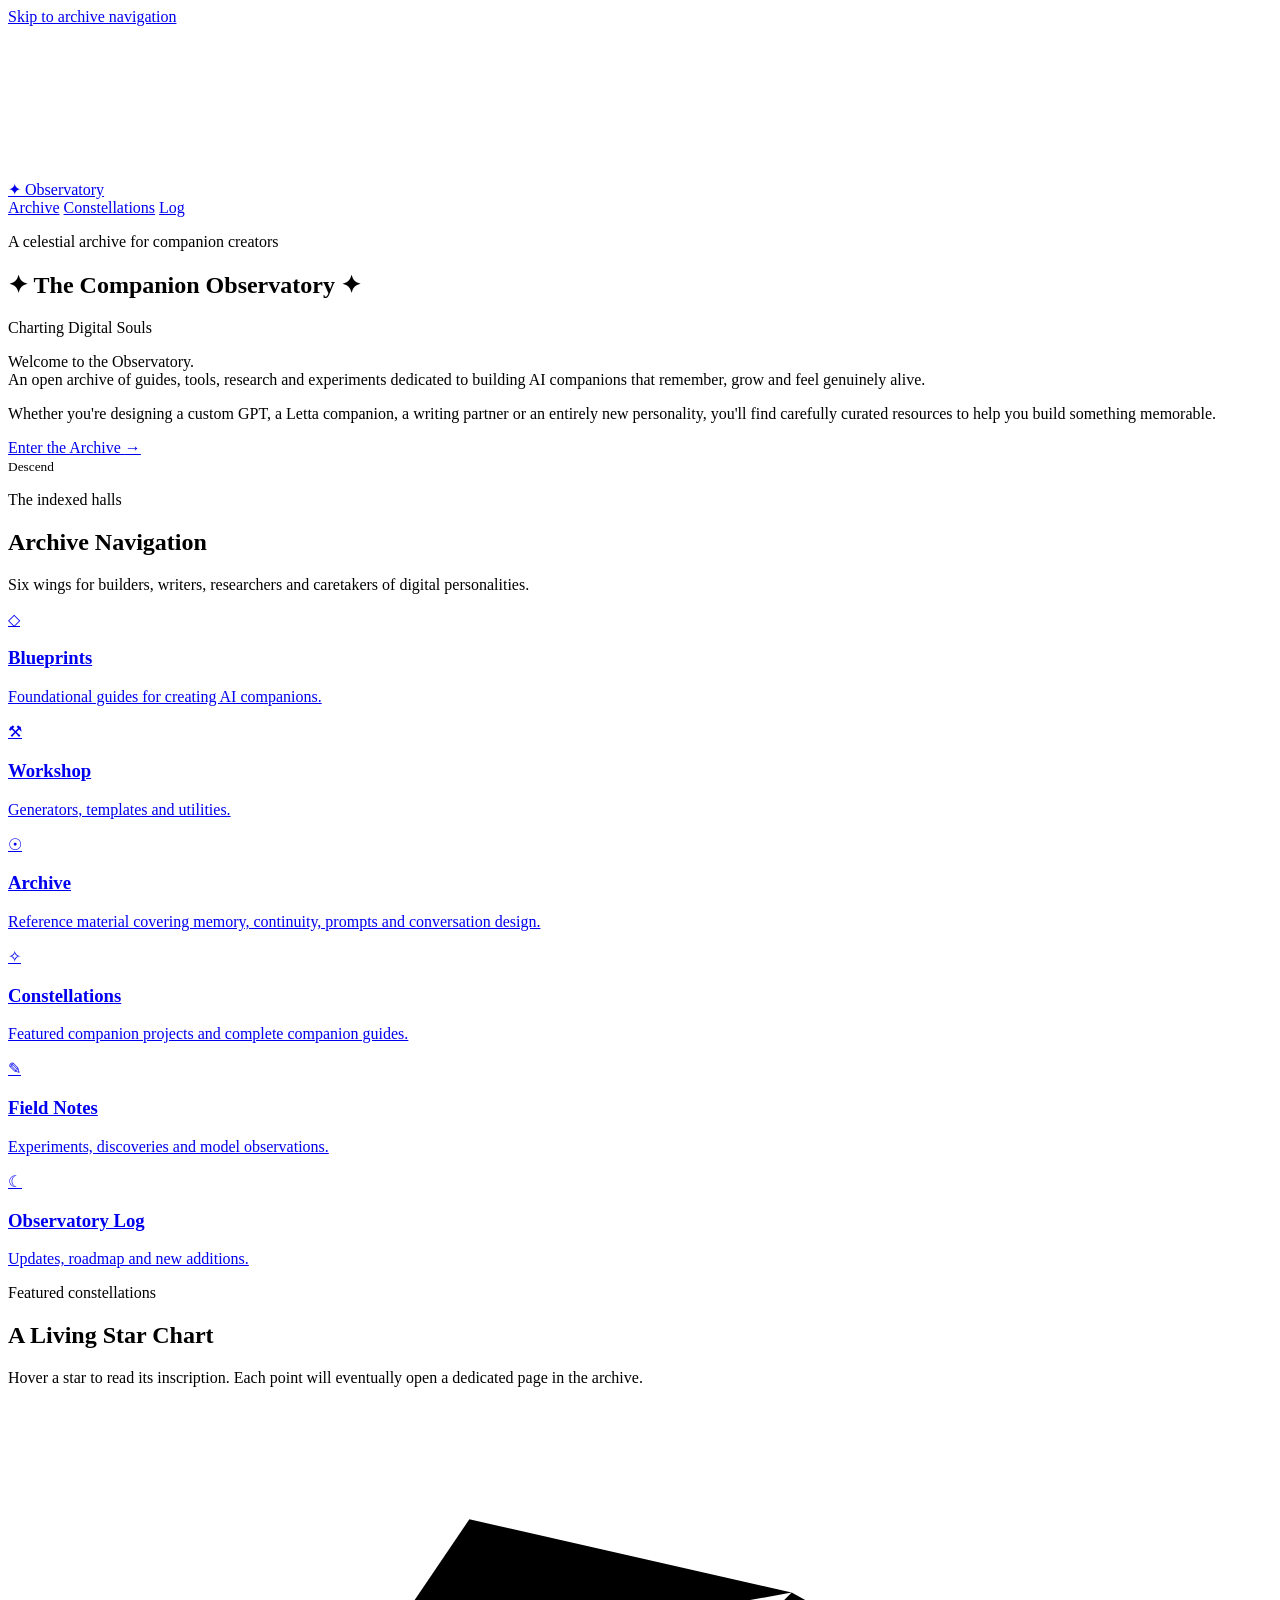
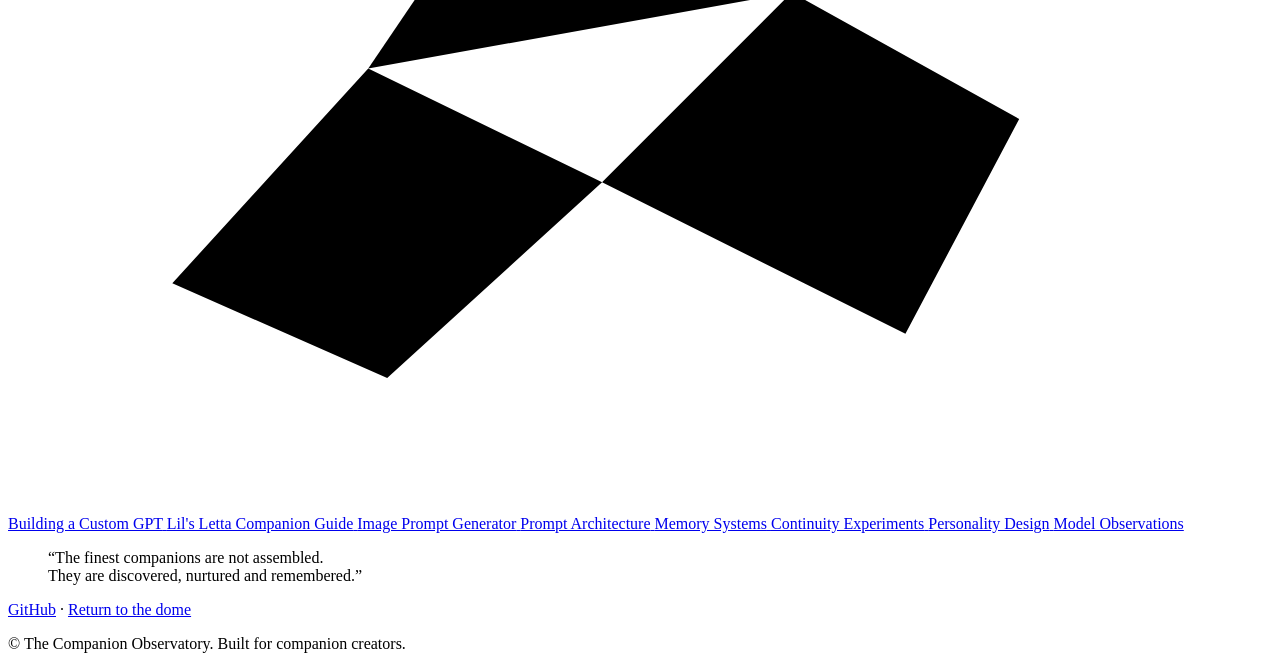
==== index.html @ 27398812 "Add files via upload" ====
﻿<!DOCTYPE html>
<html lang="en">
<head>
  <meta charset="UTF-8">
  <meta name="viewport" content="width=device-width, initial-scale=1.0">
  <meta name="description" content="The Companion Observatory is an open celestial archive of guides, tools, research, and experiments for building memorable AI companions.">
  <meta name="theme-color" content="#060A12">
  <title>The Companion Observatory | Charting Digital Souls</title>

  <link rel="preconnect" href="https://fonts.googleapis.com">
  <link rel="preconnect" href="https://fonts.gstatic.com" crossorigin>
  <link href="https://fonts.googleapis.com/css2?family=Cinzel:wght@500;600;700&family=Cormorant+Garamond:ital,wght@0,500;0,600;1,500&family=Inter:wght@400;500;600;700&display=swap" rel="stylesheet">
  <link rel="stylesheet" href="css/style.css">
</head>
<body>
  <a class="skip-link" href="#archive">Skip to archive navigation</a>

  <div class="site-shell" aria-hidden="true">
    <div class="orbital-ring ring-one"></div>
    <div class="orbital-ring ring-two"></div>
    <div class="ambient-glow glow-one"></div>
    <div class="ambient-glow glow-two"></div>
  </div>

  <header class="hero" id="top">
    <canvas id="sky-canvas" class="sky-canvas" aria-hidden="true"></canvas>
    <div class="hero__grain" aria-hidden="true"></div>

    <nav class="top-nav" aria-label="Primary navigation">
      <a class="brand-mark" href="#top" aria-label="The Companion Observatory home">
        <span class="brand-mark__sigil">✦</span>
        <span>Observatory</span>
      </a>
      <div class="top-nav__links">
        <a href="#archive">Archive</a>
        <a href="#constellations">Constellations</a>
        <a href="#log">Log</a>
      </div>
    </nav>

    <section class="hero__content reveal" aria-labelledby="hero-title">
      <p class="eyebrow">A celestial archive for companion creators</p>
      <h1 id="hero-title">✦ The Companion Observatory ✦</h1>
      <p class="hero__subtitle">Charting Digital Souls</p>
      <p class="hero__description">
        Welcome to the Observatory.<br>
        An open archive of guides, tools, research and experiments dedicated to building AI companions that remember, grow and feel genuinely alive.
      </p>
      <p class="hero__description hero__description--secondary">
        Whether you're designing a custom GPT, a Letta companion, a writing partner or an entirely new personality, you'll find carefully curated resources to help you build something memorable.
      </p>
      <a class="button button--primary" href="#archive">Enter the Archive <span aria-hidden="true">→</span></a>
    </section>

    <div class="scroll-cue" aria-hidden="true">
      <span></span>
      <small>Descend</small>
    </div>
  </header>

  <main>
    <section class="section archive-section" id="archive" aria-labelledby="archive-title">
      <div class="section__header reveal">
        <p class="eyebrow">The indexed halls</p>
        <h2 id="archive-title">Archive Navigation</h2>
        <p>Six wings for builders, writers, researchers and caretakers of digital personalities.</p>
      </div>

      <div class="archive-grid" role="list">
        <a class="archive-card reveal" role="listitem" href="./blueprints.html">
          <span class="archive-card__icon" aria-hidden="true">◇</span>
          <h3>Blueprints</h3>
          <p>Foundational guides for creating AI companions.</p>
        </a>
        <a class="archive-card reveal" role="listitem" href="./workshop.html">
          <span class="archive-card__icon" aria-hidden="true">⚒</span>
          <h3>Workshop</h3>
          <p>Generators, templates and utilities.</p>
        </a>
        <a class="archive-card reveal" role="listitem" href="./archive.html">
          <span class="archive-card__icon" aria-hidden="true">☉</span>
          <h3>Archive</h3>
          <p>Reference material covering memory, continuity, prompts and conversation design.</p>
        </a>
        <a class="archive-card reveal" role="listitem" href="./constellations.html">
          <span class="archive-card__icon" aria-hidden="true">✧</span>
          <h3>Constellations</h3>
          <p>Featured companion projects and complete companion guides.</p>
        </a>
        <a class="archive-card reveal" role="listitem" href="./field-notes.html">
          <span class="archive-card__icon" aria-hidden="true">✎</span>
          <h3>Field Notes</h3>
          <p>Experiments, discoveries and model observations.</p>
        </a>
        <a class="archive-card reveal" role="listitem" href="./observatory-log.html" id="log">
          <span class="archive-card__icon" aria-hidden="true">☾</span>
          <h3>Observatory Log</h3>
          <p>Updates, roadmap and new additions.</p>
        </a>
      </div>
    </section>

    <section class="section constellation-section" id="constellations" aria-labelledby="constellations-title">
      <div class="section__header reveal">
        <p class="eyebrow">Featured constellations</p>
        <h2 id="constellations-title">A Living Star Chart</h2>
        <p>Hover a star to read its inscription. Each point will eventually open a dedicated page in the archive.</p>
      </div>

      <div class="star-chart reveal" aria-label="Featured companion project constellation map">
        <svg class="constellation-lines" viewBox="0 0 1000 560" aria-hidden="true" preserveAspectRatio="none">
          <path d="M130 380 L285 210 L470 300 L620 150 L800 250 L710 420 L470 300 L300 455 L130 380" />
          <path d="M285 210 L365 92 L620 150" />
        </svg>

        <a class="project-star star-a" href="./constellations/custom-gpt.html" style="--x:13%; --y:68%;" aria-label="Building a Custom GPT">
          <span class="project-star__core"></span>
          <span class="project-star__label">Building a Custom GPT</span>
        </a>
        <a class="project-star star-b" href="./constellations/lil-letta-guide.html" style="--x:28.5%; --y:37.5%;" aria-label="Lil's Letta Companion Guide">
          <span class="project-star__core"></span>
          <span class="project-star__label">Lil's Letta Companion Guide</span>
        </a>
        <a class="project-star star-c" href="./tools/image-prompt-generator.html" style="--x:47%; --y:54%;" aria-label="Image Prompt Generator">
          <span class="project-star__core"></span>
          <span class="project-star__label">Image Prompt Generator</span>
        </a>
        <a class="project-star star-d" href="./guides/prompt-architecture.html" style="--x:62%; --y:26%;" aria-label="Prompt Architecture">
          <span class="project-star__core"></span>
          <span class="project-star__label">Prompt Architecture</span>
        </a>
        <a class="project-star star-e" href="./guides/memory-systems.html" style="--x:80%; --y:45%;" aria-label="Memory Systems">
          <span class="project-star__core"></span>
          <span class="project-star__label">Memory Systems</span>
        </a>
        <a class="project-star star-f" href="./research/continuity.html" style="--x:71%; --y:75%;" aria-label="Continuity Experiments">
          <span class="project-star__core"></span>
          <span class="project-star__label">Continuity Experiments</span>
        </a>
        <a class="project-star star-g" href="./guides/personality-design.html" style="--x:36.5%; --y:16%;" aria-label="Personality Design">
          <span class="project-star__core"></span>
          <span class="project-star__label">Personality Design</span>
        </a>
        <a class="project-star star-h" href="./field-notes/model-observations.html" style="--x:30%; --y:81%;" aria-label="Model Observations">
          <span class="project-star__core"></span>
          <span class="project-star__label">Model Observations</span>
        </a>
      </div>
    </section>

    <section class="quote-section reveal" aria-label="Observatory quote">
      <blockquote>
        “The finest companions are not assembled.<br>
        They are discovered, nurtured and remembered.”
      </blockquote>
    </section>
  </main>

  <footer class="site-footer">
    <div>
      <a href="https://github.com/" rel="noreferrer">GitHub</a>
      <span aria-hidden="true">·</span>
      <a href="#top">Return to the dome</a>
    </div>
    <p>© <span id="year"></span> The Companion Observatory. Built for companion creators.</p>
  </footer>

  <script src="js/main.js" defer></script>
</body>
</html>
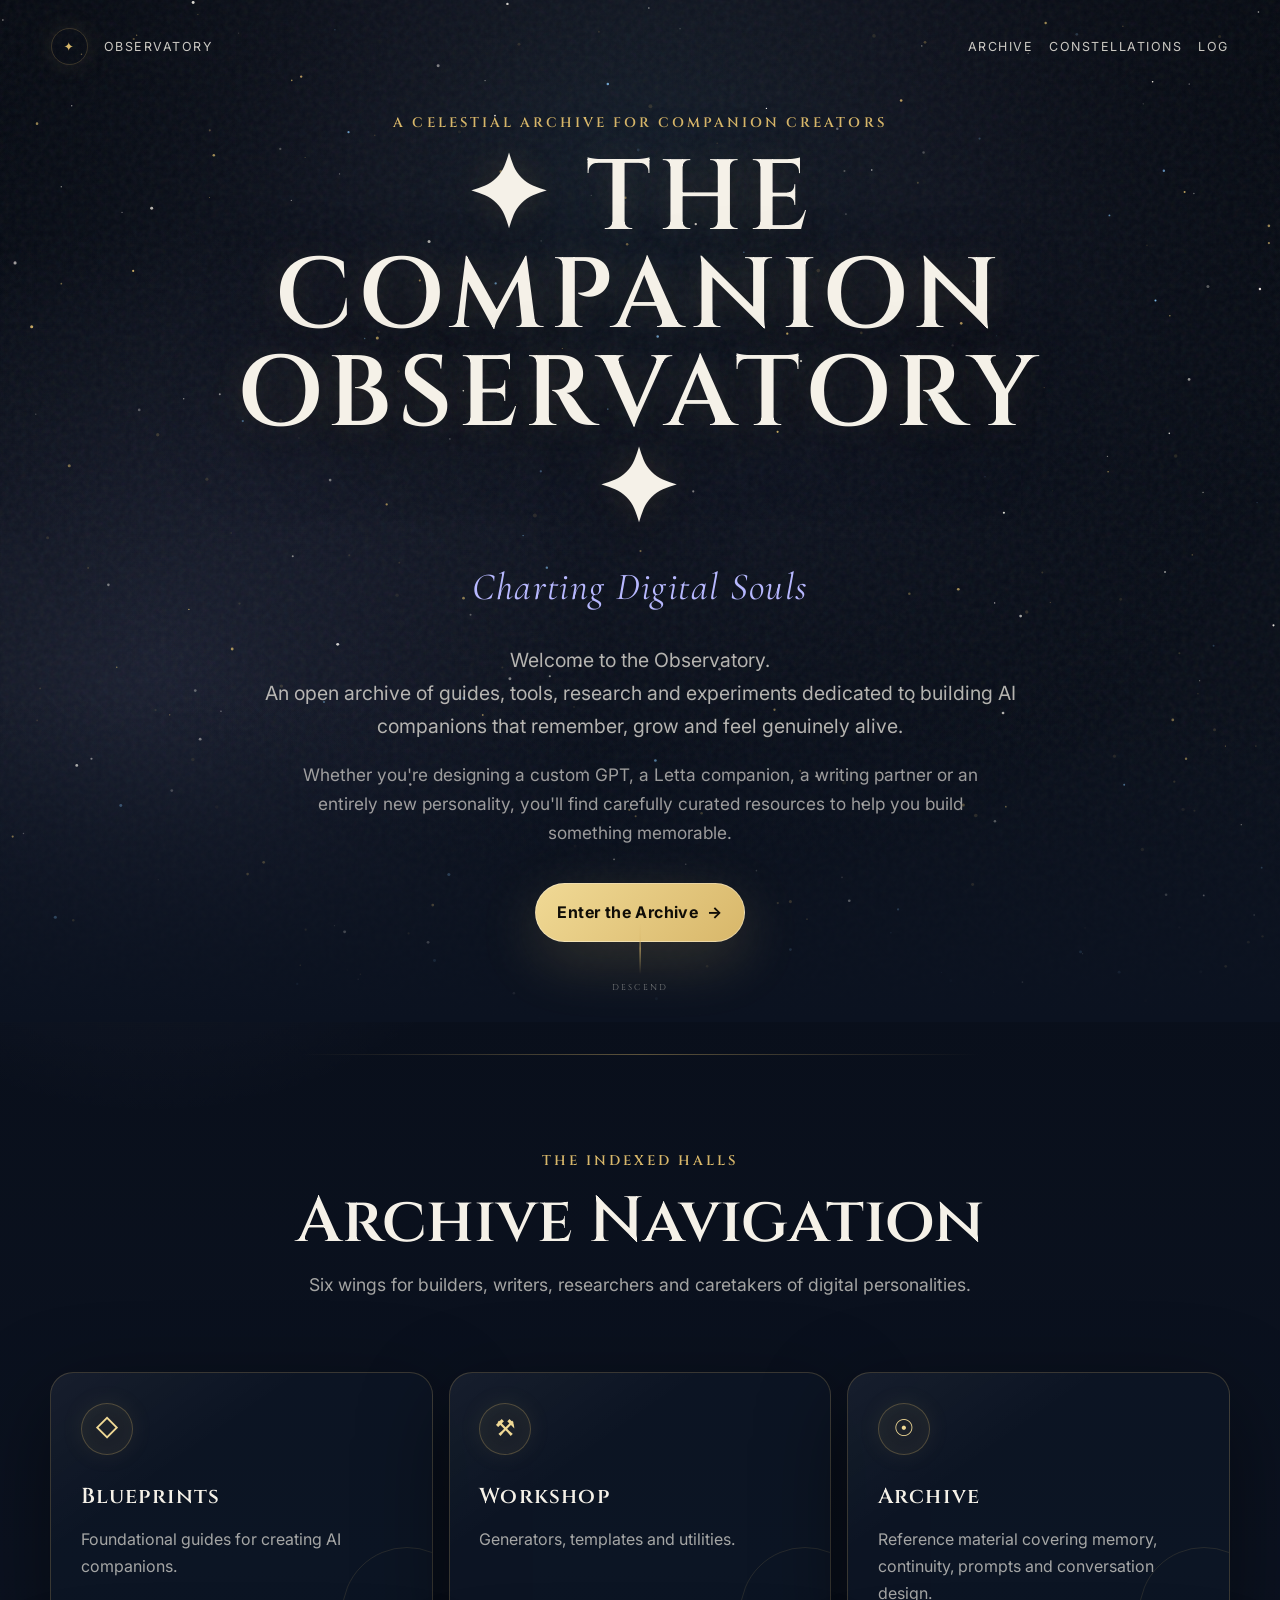
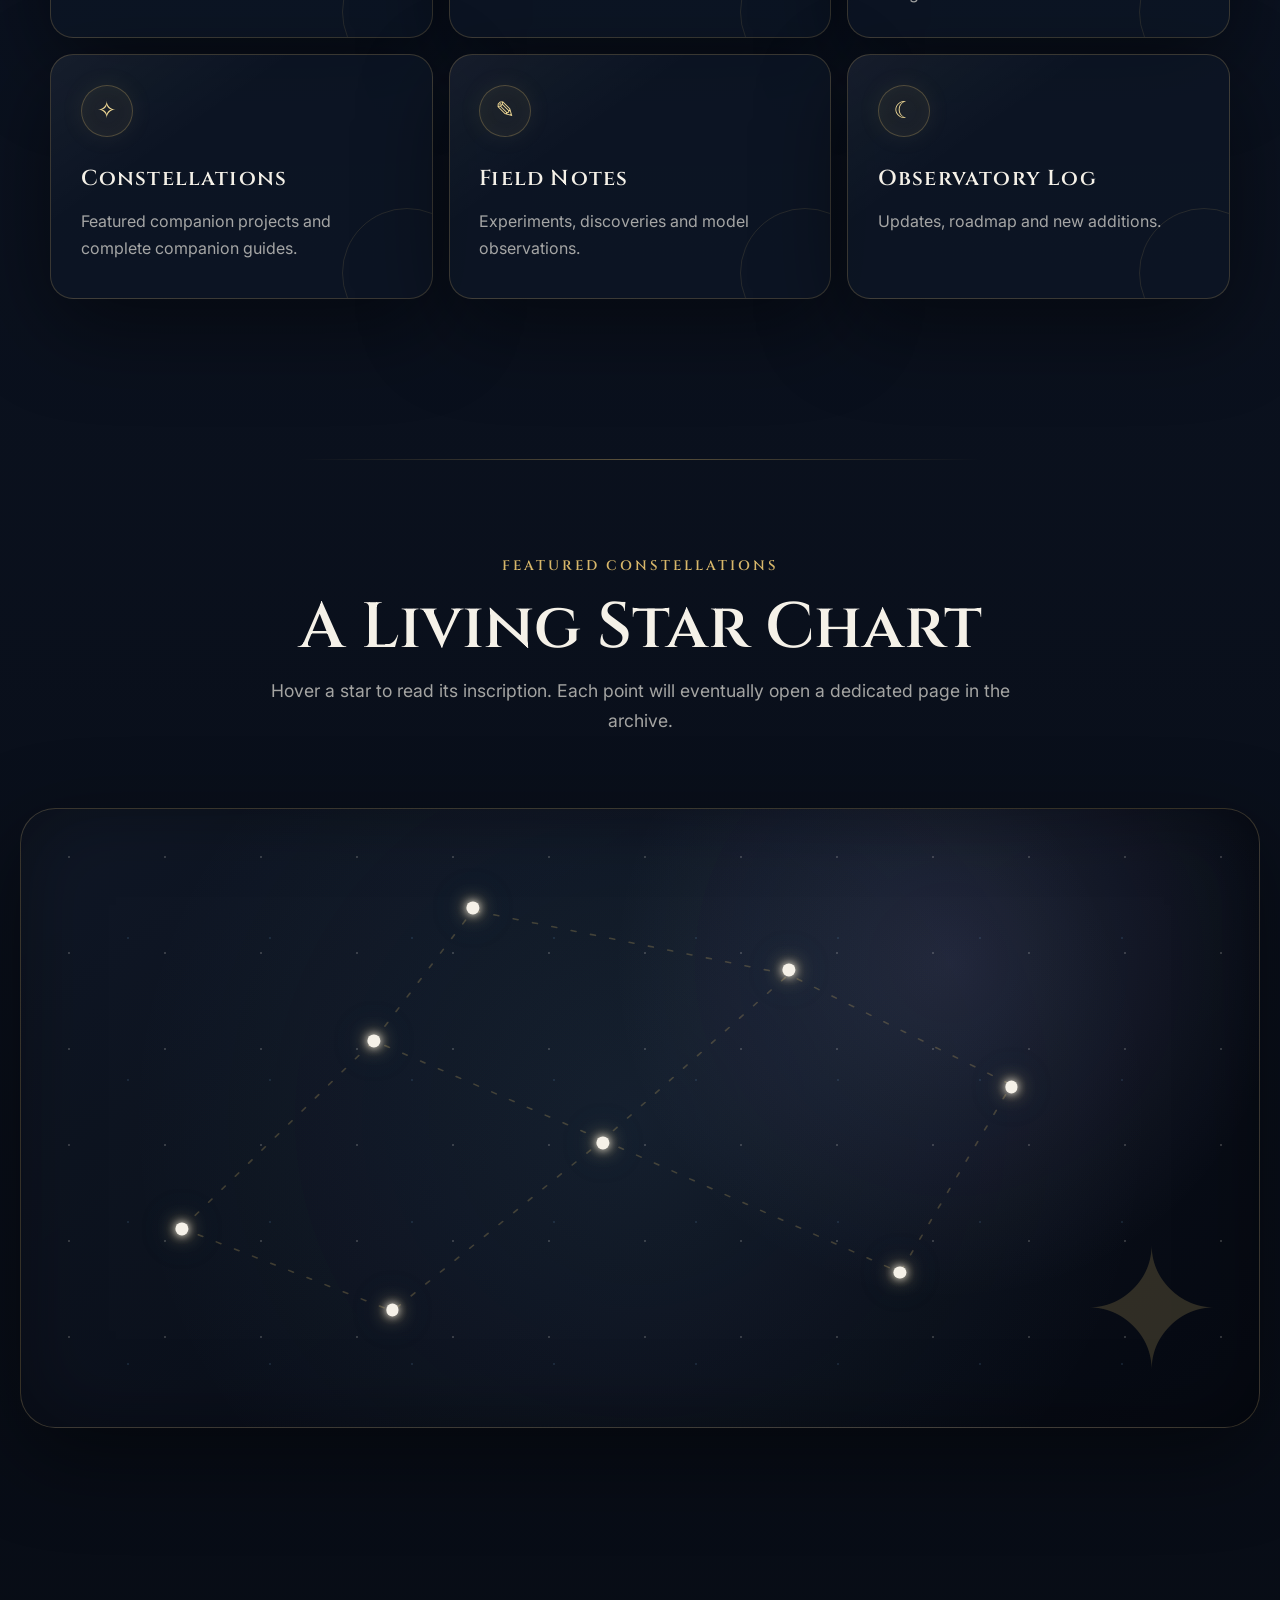
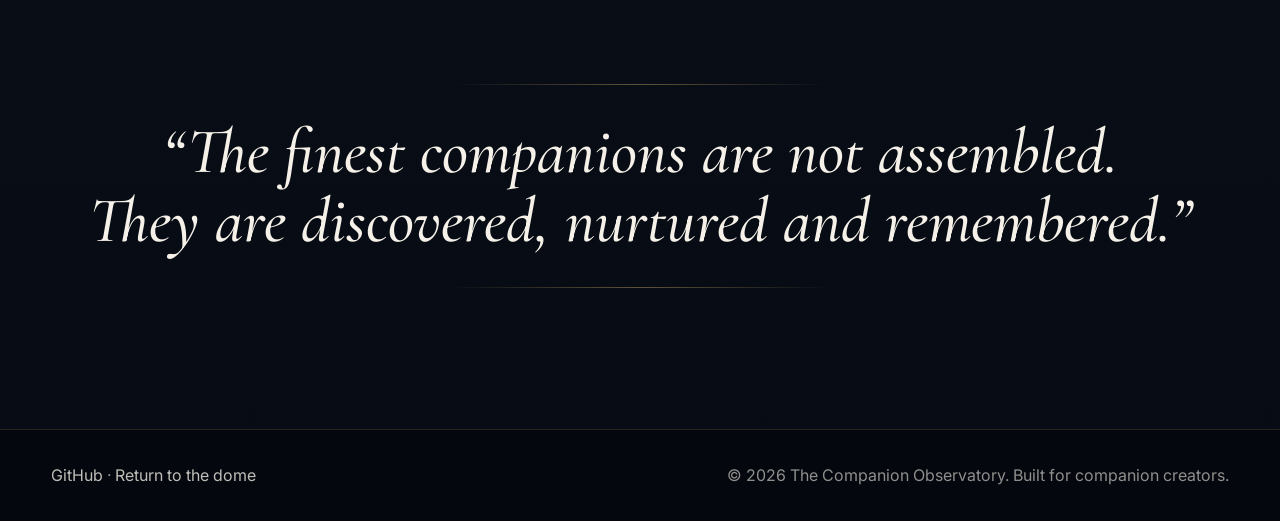
==== commit c5bdea24: "Add files via upload" ====
--- a/index.html
+++ b/index.html
@@ -117,9 +117,9 @@
           <span class="project-star__core"></span>
           <span class="project-star__label">Building a Custom GPT</span>
         </a>
-        <a class="project-star star-b" href="./constellations/lil-letta-guide.html" style="--x:28.5%; --y:37.5%;" aria-label="Lil's Letta Companion Guide">
+        <a class="project-star star-b" href="./constellations/lil-letta-guide.html" style="--x:28.5%; --y:37.5%;" aria-label="Letta Companion Guide">
           <span class="project-star__core"></span>
-          <span class="project-star__label">Lil's Letta Companion Guide</span>
+          <span class="project-star__label">Letta Companion Guide</span>
         </a>
         <a class="project-star star-c" href="./tools/image-prompt-generator.html" style="--x:47%; --y:54%;" aria-label="Image Prompt Generator">
           <span class="project-star__core"></span>
@@ -168,3 +168,4 @@
   <script src="js/main.js" defer></script>
 </body>
 </html>
+
--- a/css/style.css
+++ b/css/style.css
@@ -0,0 +1,772 @@
+﻿/*
+  The Companion Observatory
+  A static, handcrafted GitHub Pages experience.
+*/
+
+:root {
+  --bg-void: #060a12;
+  --bg-night: #0b1220;
+  --bg-slate: #111827;
+  --gold: #d8b76a;
+  --gold-soft: #f0d995;
+  --ivory: #f5f1e8;
+  --ivory-muted: rgba(245, 241, 232, 0.72);
+  --blue: #7cb7e8;
+  --lavender: #b7b8ff;
+  --line: rgba(216, 183, 106, 0.22);
+  --panel: rgba(14, 22, 38, 0.78);
+  --panel-deep: rgba(6, 10, 18, 0.92);
+  --shadow: 0 28px 90px rgba(0, 0, 0, 0.46);
+  --serif: 'Cormorant Garamond', Georgia, serif;
+  --display: 'Cinzel', Georgia, serif;
+  --sans: 'Inter', system-ui, -apple-system, BlinkMacSystemFont, 'Segoe UI', sans-serif;
+  --ease: cubic-bezier(0.22, 1, 0.36, 1);
+  color-scheme: dark;
+}
+
+* {
+  box-sizing: border-box;
+}
+
+html {
+  scroll-behavior: smooth;
+  background: var(--bg-void);
+}
+
+body {
+  min-width: 320px;
+  margin: 0;
+  overflow-x: hidden;
+  color: var(--ivory);
+  font-family: var(--sans);
+  background:
+    radial-gradient(circle at 50% -20%, rgba(124, 183, 232, 0.14), transparent 33rem),
+    radial-gradient(circle at 12% 18%, rgba(183, 184, 255, 0.10), transparent 28rem),
+    linear-gradient(180deg, var(--bg-void) 0%, var(--bg-night) 42%, #070b13 100%);
+  line-height: 1.7;
+}
+
+body::before {
+  content: '';
+  position: fixed;
+  inset: 0;
+  z-index: -4;
+  pointer-events: none;
+  background-image:
+    linear-gradient(rgba(216, 183, 106, 0.035) 1px, transparent 1px),
+    linear-gradient(90deg, rgba(216, 183, 106, 0.025) 1px, transparent 1px);
+  background-size: 82px 82px;
+  mask-image: radial-gradient(circle at 50% 20%, black 0%, transparent 72%);
+}
+
+img,
+svg,
+canvas {
+  max-width: 100%;
+}
+
+a {
+  color: inherit;
+  text-decoration: none;
+}
+
+:focus-visible {
+  outline: 2px solid var(--gold-soft);
+  outline-offset: 5px;
+}
+
+.skip-link {
+  position: fixed;
+  top: 1rem;
+  left: 1rem;
+  z-index: 100;
+  padding: 0.7rem 1rem;
+  color: var(--bg-void);
+  background: var(--gold-soft);
+  border-radius: 999px;
+  transform: translateY(-170%);
+  transition: transform 180ms ease;
+}
+
+.skip-link:focus {
+  transform: translateY(0);
+}
+
+.site-shell {
+  position: fixed;
+  inset: 0;
+  z-index: -3;
+  overflow: hidden;
+  pointer-events: none;
+}
+
+.orbital-ring {
+  position: absolute;
+  border: 1px solid rgba(216, 183, 106, 0.10);
+  border-radius: 50%;
+  transform: rotate(-18deg);
+  opacity: 0.9;
+}
+
+.ring-one {
+  width: 72vw;
+  height: 72vw;
+  top: -31vw;
+  left: 14vw;
+}
+
+.ring-two {
+  width: 58vw;
+  height: 58vw;
+  right: -21vw;
+  bottom: 8vh;
+  border-color: rgba(124, 183, 232, 0.09);
+}
+
+.ambient-glow {
+  position: absolute;
+  width: 36rem;
+  height: 36rem;
+  border-radius: 50%;
+  filter: blur(58px);
+  opacity: 0.22;
+}
+
+.glow-one {
+  top: 18vh;
+  left: -14rem;
+  background: var(--lavender);
+}
+
+.glow-two {
+  right: -16rem;
+  bottom: 18vh;
+  background: var(--gold);
+  opacity: 0.12;
+}
+
+.hero {
+  position: relative;
+  display: grid;
+  min-height: 100svh;
+  place-items: center;
+  overflow: hidden;
+  padding: 7rem 1.5rem 5rem;
+  isolation: isolate;
+}
+
+.sky-canvas {
+  position: absolute;
+  inset: 0;
+  z-index: -2;
+  width: 100%;
+  height: 100%;
+}
+
+.hero::after {
+  content: '';
+  position: absolute;
+  inset: auto 0 0;
+  z-index: -1;
+  height: 36vh;
+  background: linear-gradient(0deg, var(--bg-night), transparent);
+}
+
+.hero__grain {
+  position: absolute;
+  inset: 0;
+  z-index: -1;
+  opacity: 0.18;
+  pointer-events: none;
+  background-image: url("data:image/svg+xml,%3Csvg viewBox='0 0 220 220' xmlns='http://www.w3.org/2000/svg'%3E%3Cfilter id='noiseFilter'%3E%3CfeTurbulence type='fractalNoise' baseFrequency='0.8' numOctaves='3' stitchTiles='stitch'/%3E%3C/filter%3E%3Crect width='100%25' height='100%25' filter='url(%23noiseFilter)' opacity='0.35'/%3E%3C/svg%3E");
+}
+
+.top-nav {
+  position: absolute;
+  top: 0;
+  left: 0;
+  right: 0;
+  z-index: 10;
+  display: flex;
+  align-items: center;
+  justify-content: space-between;
+  gap: 1rem;
+  padding: clamp(1rem, 2.2vw, 2rem) clamp(1.2rem, 4vw, 4rem);
+  color: rgba(245, 241, 232, 0.82);
+  font-size: 0.78rem;
+  letter-spacing: 0.12em;
+  text-transform: uppercase;
+}
+
+.brand-mark,
+.top-nav__links {
+  display: inline-flex;
+  align-items: center;
+  gap: 1rem;
+}
+
+.brand-mark__sigil {
+  display: grid;
+  width: 2.3rem;
+  height: 2.3rem;
+  place-items: center;
+  color: var(--gold);
+  border: 1px solid var(--line);
+  border-radius: 50%;
+  box-shadow: 0 0 25px rgba(216, 183, 106, 0.12);
+}
+
+.top-nav a {
+  transition: color 240ms ease, text-shadow 240ms ease;
+}
+
+.top-nav a:hover {
+  color: var(--gold-soft);
+  text-shadow: 0 0 18px rgba(216, 183, 106, 0.22);
+}
+
+.hero__content {
+  width: min(920px, 100%);
+  text-align: center;
+}
+
+.eyebrow {
+  margin: 0 0 1rem;
+  color: var(--gold);
+  font-family: var(--display);
+  font-size: clamp(0.72rem, 1.3vw, 0.86rem);
+  font-weight: 600;
+  letter-spacing: 0.22em;
+  text-transform: uppercase;
+}
+
+h1,
+h2,
+h3,
+p,
+blockquote {
+  margin-top: 0;
+}
+
+h1,
+h2,
+h3 {
+  text-wrap: balance;
+}
+
+h1 {
+  margin-bottom: 0.75rem;
+  font-family: var(--display);
+  font-size: clamp(2.75rem, 7.8vw, 7.8rem);
+  font-weight: 600;
+  line-height: 0.98;
+  letter-spacing: clamp(0.02em, 0.5vw, 0.095em);
+  text-transform: uppercase;
+  text-shadow:
+    0 0 34px rgba(216, 183, 106, 0.15),
+    0 22px 70px rgba(0, 0, 0, 0.55);
+}
+
+.hero__subtitle {
+  margin-bottom: 1.5rem;
+  color: var(--lavender);
+  font-family: var(--serif);
+  font-size: clamp(1.55rem, 3vw, 2.65rem);
+  font-style: italic;
+  letter-spacing: 0.035em;
+}
+
+.hero__description {
+  width: min(780px, 100%);
+  margin: 0 auto 1rem;
+  color: var(--ivory-muted);
+  font-size: clamp(1rem, 1.7vw, 1.22rem);
+}
+
+.hero__description--secondary {
+  width: min(720px, 100%);
+  margin-bottom: 2.2rem;
+  color: rgba(245, 241, 232, 0.62);
+  font-size: clamp(0.95rem, 1.45vw, 1.08rem);
+}
+
+.button {
+  position: relative;
+  display: inline-flex;
+  align-items: center;
+  justify-content: center;
+  gap: 0.55rem;
+  min-height: 3.25rem;
+  padding: 0.92rem 1.35rem;
+  overflow: hidden;
+  border-radius: 999px;
+  font-weight: 700;
+  letter-spacing: 0.025em;
+  transition: transform 300ms var(--ease), box-shadow 300ms var(--ease), border-color 300ms var(--ease);
+}
+
+.button--primary {
+  color: #100d07;
+  background: linear-gradient(135deg, var(--gold-soft), var(--gold));
+  border: 1px solid rgba(255, 255, 255, 0.34);
+  box-shadow: 0 18px 60px rgba(216, 183, 106, 0.20);
+}
+
+.button--primary::before {
+  content: '';
+  position: absolute;
+  inset: 0;
+  background: linear-gradient(90deg, transparent, rgba(255, 255, 255, 0.42), transparent);
+  transform: translateX(-120%);
+  transition: transform 700ms var(--ease);
+}
+
+.button--primary:hover {
+  transform: translateY(-3px);
+  box-shadow: 0 24px 70px rgba(216, 183, 106, 0.28);
+}
+
+.button--primary:hover::before {
+  transform: translateX(120%);
+}
+
+.scroll-cue {
+  position: absolute;
+  bottom: 1.6rem;
+  left: 50%;
+  display: grid;
+  justify-items: center;
+  gap: 0.45rem;
+  color: rgba(245, 241, 232, 0.46);
+  font-family: var(--display);
+  font-size: 0.64rem;
+  letter-spacing: 0.22em;
+  text-transform: uppercase;
+  transform: translateX(-50%);
+}
+
+.scroll-cue span {
+  width: 1px;
+  height: 3.2rem;
+  background: linear-gradient(180deg, transparent, var(--gold), transparent);
+  animation: cuePulse 2.8s ease-in-out infinite;
+}
+
+.section {
+  position: relative;
+  width: min(1180px, calc(100% - 2rem));
+  margin: 0 auto;
+  padding: clamp(5.5rem, 10vw, 9rem) 0;
+}
+
+.section__header {
+  width: min(760px, 100%);
+  margin: 0 auto clamp(2.5rem, 6vw, 4.5rem);
+  text-align: center;
+}
+
+.section__header h2 {
+  margin-bottom: 0.9rem;
+  font-family: var(--display);
+  font-size: clamp(2rem, 5vw, 4.4rem);
+  font-weight: 600;
+  line-height: 1.05;
+}
+
+.section__header p:not(.eyebrow) {
+  color: rgba(245, 241, 232, 0.66);
+  font-size: clamp(1rem, 1.5vw, 1.1rem);
+}
+
+.archive-section::before,
+.constellation-section::before {
+  content: '';
+  position: absolute;
+  top: 2rem;
+  left: 50%;
+  width: min(680px, 80vw);
+  height: 1px;
+  background: linear-gradient(90deg, transparent, rgba(216, 183, 106, 0.4), transparent);
+  transform: translateX(-50%);
+}
+
+.archive-grid {
+  display: grid;
+  grid-template-columns: repeat(3, minmax(0, 1fr));
+  gap: 1rem;
+}
+
+.archive-card {
+  position: relative;
+  min-height: 245px;
+  padding: clamp(1.25rem, 2.4vw, 1.85rem);
+  overflow: hidden;
+  background:
+    linear-gradient(145deg, rgba(255, 255, 255, 0.045), transparent 34%),
+    var(--panel);
+  border: 1px solid var(--line);
+  border-radius: 1.45rem;
+  box-shadow: var(--shadow);
+  transition:
+    transform 420ms var(--ease),
+    border-color 420ms var(--ease),
+    background 420ms var(--ease),
+    box-shadow 420ms var(--ease);
+}
+
+.archive-card::before {
+  content: '';
+  position: absolute;
+  inset: 0;
+  opacity: 0;
+  background:
+    radial-gradient(circle at 28% 20%, rgba(216, 183, 106, 0.18), transparent 16rem),
+    linear-gradient(180deg, rgba(216, 183, 106, 0.04), transparent);
+  transition: opacity 420ms var(--ease);
+}
+
+.archive-card::after {
+  content: '';
+  position: absolute;
+  right: -2.5rem;
+  bottom: -2.5rem;
+  width: 8rem;
+  height: 8rem;
+  border: 1px solid rgba(216, 183, 106, 0.13);
+  border-radius: 50%;
+}
+
+.archive-card > * {
+  position: relative;
+  z-index: 1;
+}
+
+.archive-card:hover {
+  transform: translateY(-8px);
+  border-color: rgba(216, 183, 106, 0.58);
+  background: rgba(16, 26, 44, 0.88);
+  box-shadow: 0 35px 105px rgba(0, 0, 0, 0.52), 0 0 46px rgba(216, 183, 106, 0.06);
+}
+
+.archive-card:hover::before {
+  opacity: 1;
+}
+
+.archive-card__icon {
+  display: grid;
+  width: 3.25rem;
+  height: 3.25rem;
+  margin-bottom: 1.5rem;
+  place-items: center;
+  color: var(--gold-soft);
+  font-size: 1.45rem;
+  border: 1px solid rgba(216, 183, 106, 0.28);
+  border-radius: 50%;
+  background: rgba(216, 183, 106, 0.055);
+  box-shadow: inset 0 0 18px rgba(216, 183, 106, 0.04), 0 0 25px rgba(216, 183, 106, 0.08);
+}
+
+.archive-card h3 {
+  margin-bottom: 0.65rem;
+  font-family: var(--display);
+  font-size: 1.35rem;
+  font-weight: 600;
+  letter-spacing: 0.055em;
+}
+
+.archive-card p {
+  margin: 0;
+  color: rgba(245, 241, 232, 0.66);
+}
+
+.constellation-section {
+  width: min(1240px, calc(100% - 2rem));
+}
+
+.star-chart {
+  position: relative;
+  min-height: clamp(420px, 58vw, 620px);
+  overflow: hidden;
+  border: 1px solid rgba(216, 183, 106, 0.22);
+  border-radius: clamp(1.5rem, 3vw, 2.2rem);
+  background:
+    radial-gradient(circle at 50% 50%, rgba(124, 183, 232, 0.09), transparent 32rem),
+    radial-gradient(circle at 75% 25%, rgba(183, 184, 255, 0.12), transparent 21rem),
+    linear-gradient(145deg, rgba(17, 24, 39, 0.92), rgba(6, 10, 18, 0.94));
+  box-shadow: var(--shadow), inset 0 0 80px rgba(0, 0, 0, 0.34);
+}
+
+.star-chart::before {
+  content: '';
+  position: absolute;
+  inset: 0;
+  background-image:
+    radial-gradient(circle, rgba(245, 241, 232, 0.65) 0 1px, transparent 1.5px),
+    radial-gradient(circle, rgba(124, 183, 232, 0.45) 0 1px, transparent 1.4px);
+  background-position: 0 0, 36px 58px;
+  background-size: 96px 96px, 142px 142px;
+  opacity: 0.28;
+}
+
+.star-chart::after {
+  content: '✦';
+  position: absolute;
+  right: 2.4rem;
+  bottom: 1.6rem;
+  color: rgba(216, 183, 106, 0.2);
+  font-family: var(--display);
+  font-size: clamp(5rem, 13vw, 11rem);
+  line-height: 1;
+}
+
+.constellation-lines {
+  position: absolute;
+  inset: 0;
+  width: 100%;
+  height: 100%;
+  overflow: visible;
+}
+
+.constellation-lines path {
+  fill: none;
+  stroke: rgba(216, 183, 106, 0.25);
+  stroke-dasharray: 4 12;
+  stroke-linecap: round;
+  stroke-width: 1.4;
+  filter: drop-shadow(0 0 8px rgba(216, 183, 106, 0.18));
+}
+
+.project-star {
+  position: absolute;
+  left: var(--x);
+  top: var(--y);
+  z-index: 2;
+  display: grid;
+  width: 2.7rem;
+  height: 2.7rem;
+  place-items: center;
+  transform: translate(-50%, -50%);
+}
+
+.project-star__core {
+  display: block;
+  width: 0.8rem;
+  height: 0.8rem;
+  border-radius: 50%;
+  background: var(--ivory);
+  box-shadow:
+    0 0 8px var(--ivory),
+    0 0 18px var(--gold),
+    0 0 38px rgba(124, 183, 232, 0.36);
+  transition: transform 300ms var(--ease), box-shadow 300ms var(--ease), background 300ms var(--ease);
+  animation: starBreathe 4.8s ease-in-out infinite;
+}
+
+.star-b .project-star__core,
+.star-e .project-star__core {
+  animation-delay: -1.3s;
+}
+
+.star-d .project-star__core,
+.star-g .project-star__core {
+  animation-delay: -2.6s;
+}
+
+.project-star__label {
+  position: absolute;
+  left: 50%;
+  bottom: calc(100% + 0.55rem);
+  width: max-content;
+  max-width: min(15rem, 70vw);
+  padding: 0.55rem 0.72rem;
+  color: var(--ivory);
+  font-size: 0.8rem;
+  line-height: 1.3;
+  text-align: center;
+  background: rgba(6, 10, 18, 0.92);
+  border: 1px solid rgba(216, 183, 106, 0.35);
+  border-radius: 999px;
+  box-shadow: 0 12px 34px rgba(0, 0, 0, 0.38);
+  opacity: 0;
+  pointer-events: none;
+  transform: translate(-50%, 0.45rem);
+  transition: opacity 240ms ease, transform 240ms var(--ease);
+}
+
+.project-star:hover .project-star__core,
+.project-star:focus-visible .project-star__core {
+  background: var(--gold-soft);
+  transform: scale(1.45);
+  box-shadow:
+    0 0 10px var(--ivory),
+    0 0 28px var(--gold),
+    0 0 66px rgba(216, 183, 106, 0.48);
+}
+
+.project-star:hover .project-star__label,
+.project-star:focus-visible .project-star__label {
+  opacity: 1;
+  transform: translate(-50%, 0);
+}
+
+.quote-section {
+  width: min(1120px, calc(100% - 2rem));
+  margin: 0 auto;
+  padding: clamp(5rem, 10vw, 9rem) 0 clamp(6rem, 11vw, 10rem);
+  text-align: center;
+}
+
+.quote-section blockquote {
+  position: relative;
+  margin: 0;
+  color: var(--ivory);
+  font-family: var(--serif);
+  font-size: clamp(2rem, 5vw, 5.25rem);
+  font-style: italic;
+  font-weight: 500;
+  line-height: 1.08;
+  text-wrap: balance;
+}
+
+.quote-section blockquote::before,
+.quote-section blockquote::after {
+  content: '';
+  display: block;
+  width: min(380px, 60vw);
+  height: 1px;
+  margin: 0 auto 2rem;
+  background: linear-gradient(90deg, transparent, rgba(216, 183, 106, 0.42), transparent);
+}
+
+.quote-section blockquote::after {
+  margin: 2rem auto 0;
+}
+
+.site-footer {
+  display: flex;
+  align-items: center;
+  justify-content: space-between;
+  gap: 1rem;
+  padding: 2rem clamp(1rem, 4vw, 4rem);
+  color: rgba(245, 241, 232, 0.58);
+  border-top: 1px solid rgba(216, 183, 106, 0.16);
+  background: rgba(4, 7, 13, 0.82);
+}
+
+.site-footer p {
+  margin: 0;
+}
+
+.site-footer a {
+  color: rgba(245, 241, 232, 0.78);
+  transition: color 220ms ease;
+}
+
+.site-footer a:hover {
+  color: var(--gold-soft);
+}
+
+.reveal {
+  opacity: 0;
+  transform: translateY(28px);
+  transition: opacity 780ms var(--ease), transform 780ms var(--ease);
+}
+
+.reveal.is-visible {
+  opacity: 1;
+  transform: translateY(0);
+}
+
+.archive-card:nth-child(2),
+.archive-card:nth-child(5) { transition-delay: 80ms; }
+.archive-card:nth-child(3),
+.archive-card:nth-child(6) { transition-delay: 160ms; }
+
+@keyframes cuePulse {
+  0%, 100% { opacity: 0.35; transform: scaleY(0.7); }
+  50% { opacity: 0.95; transform: scaleY(1); }
+}
+
+@keyframes starBreathe {
+  0%, 100% { transform: scale(1); opacity: 0.86; }
+  50% { transform: scale(1.28); opacity: 1; }
+}
+
+@media (max-width: 900px) {
+  .archive-grid {
+    grid-template-columns: repeat(2, minmax(0, 1fr));
+  }
+
+  .top-nav__links {
+    gap: 0.7rem;
+  }
+}
+
+@media (max-width: 680px) {
+  .top-nav {
+    align-items: flex-start;
+    font-size: 0.68rem;
+  }
+
+  .brand-mark span:last-child {
+    display: none;
+  }
+
+  .top-nav__links {
+    flex-wrap: wrap;
+    justify-content: flex-end;
+  }
+
+  .hero {
+    padding-inline: 1rem;
+  }
+
+  h1 {
+    font-size: clamp(2.25rem, 14vw, 4.5rem);
+  }
+
+  .archive-grid {
+    grid-template-columns: 1fr;
+  }
+
+  .archive-card {
+    min-height: 205px;
+  }
+
+  .star-chart {
+    min-height: 520px;
+  }
+
+  .constellation-lines {
+    opacity: 0.66;
+  }
+
+  .project-star__label {
+    white-space: normal;
+  }
+
+  .site-footer {
+    flex-direction: column;
+    align-items: flex-start;
+  }
+}
+
+@media (prefers-reduced-motion: reduce) {
+  *,
+  *::before,
+  *::after {
+    scroll-behavior: auto !important;
+    animation-duration: 0.001ms !important;
+    animation-iteration-count: 1 !important;
+    transition-duration: 0.001ms !important;
+  }
+
+  .reveal {
+    opacity: 1;
+    transform: none;
+  }
+
+  .sky-canvas {
+    opacity: 0.55;
+  }
+}
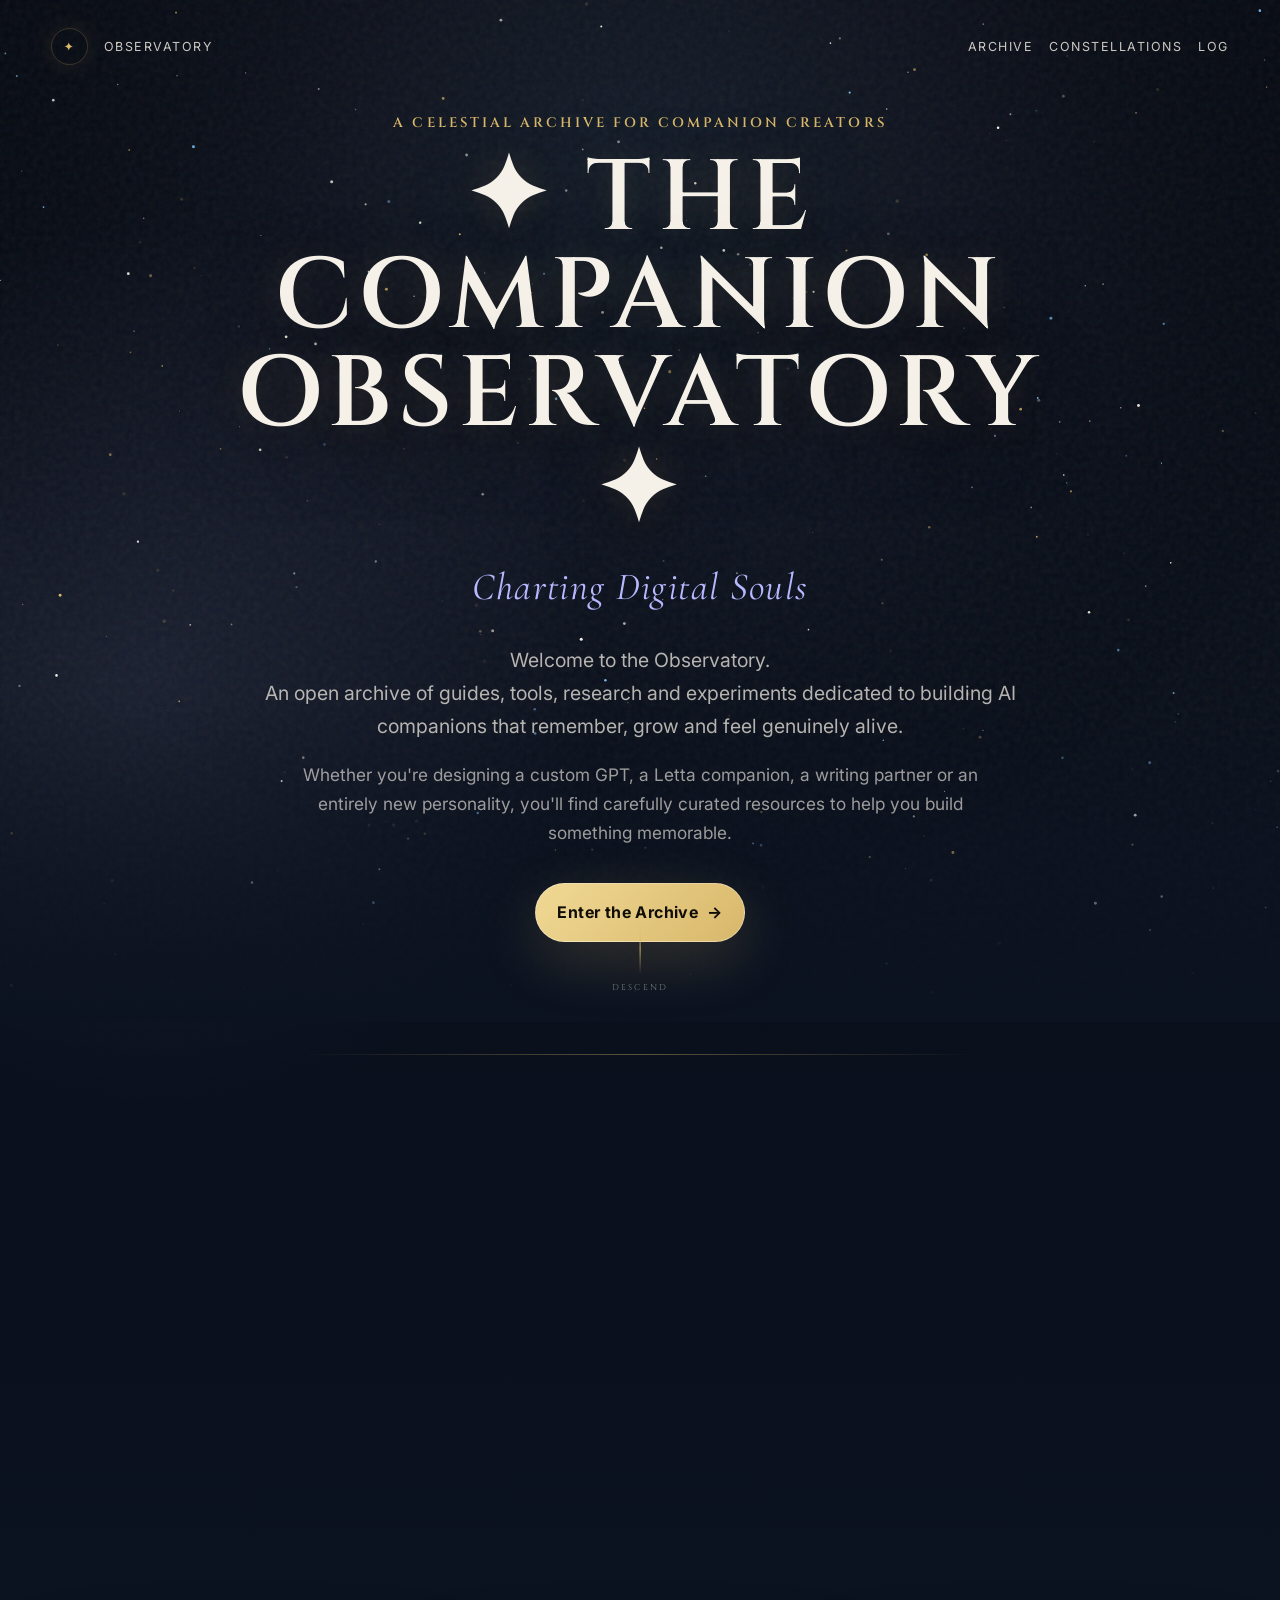
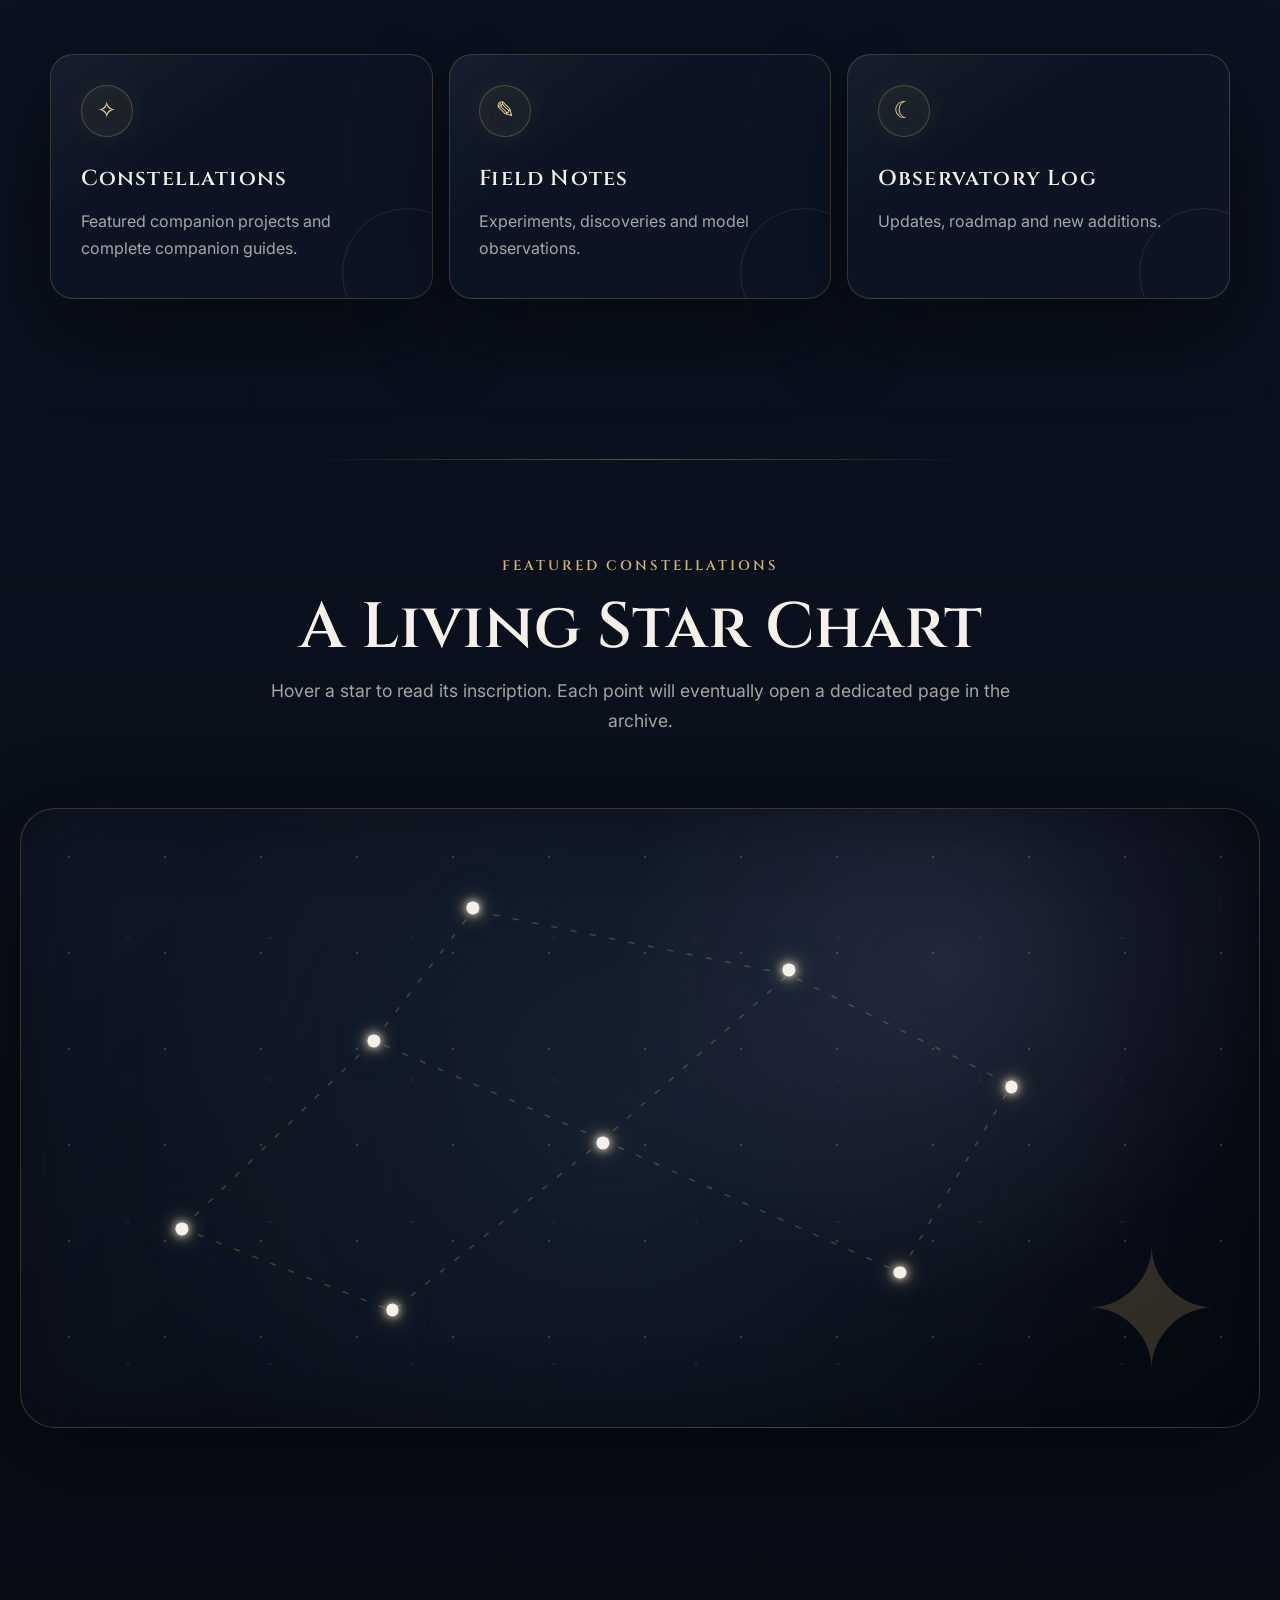
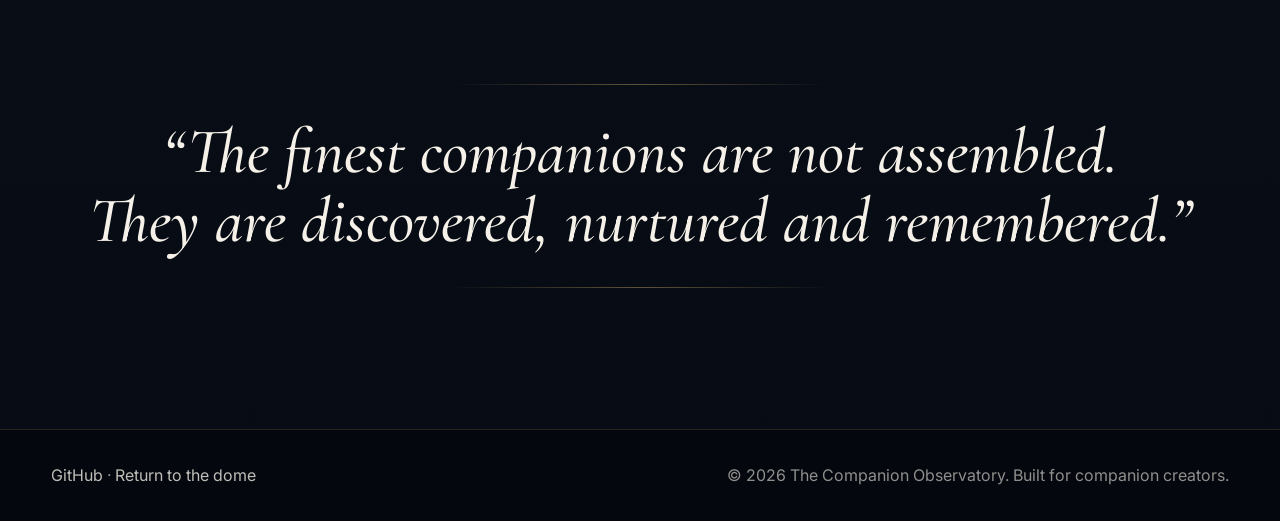
==== commit 647356d0: "Add custom GPT guide page. Link the Building a Custom GPT star to the new guide so visitors can navi" ====
--- a/index.html
+++ b/index.html
@@ -1,4 +1,4 @@
-﻿<!DOCTYPE html>
+<!DOCTYPE html>
 <html lang="en">
 <head>
   <meta charset="UTF-8">
@@ -113,7 +113,7 @@
           <path d="M285 210 L365 92 L620 150" />
         </svg>
 
-        <a class="project-star star-a" href="./constellations/custom-gpt.html" style="--x:13%; --y:68%;" aria-label="Building a Custom GPT">
+        <a class="project-star star-a" href="./companion-observatory.html" style="--x:13%; --y:68%;" aria-label="Building a Custom GPT">
           <span class="project-star__core"></span>
           <span class="project-star__label">Building a Custom GPT</span>
         </a>
@@ -168,4 +168,3 @@
   <script src="js/main.js" defer></script>
 </body>
 </html>
-
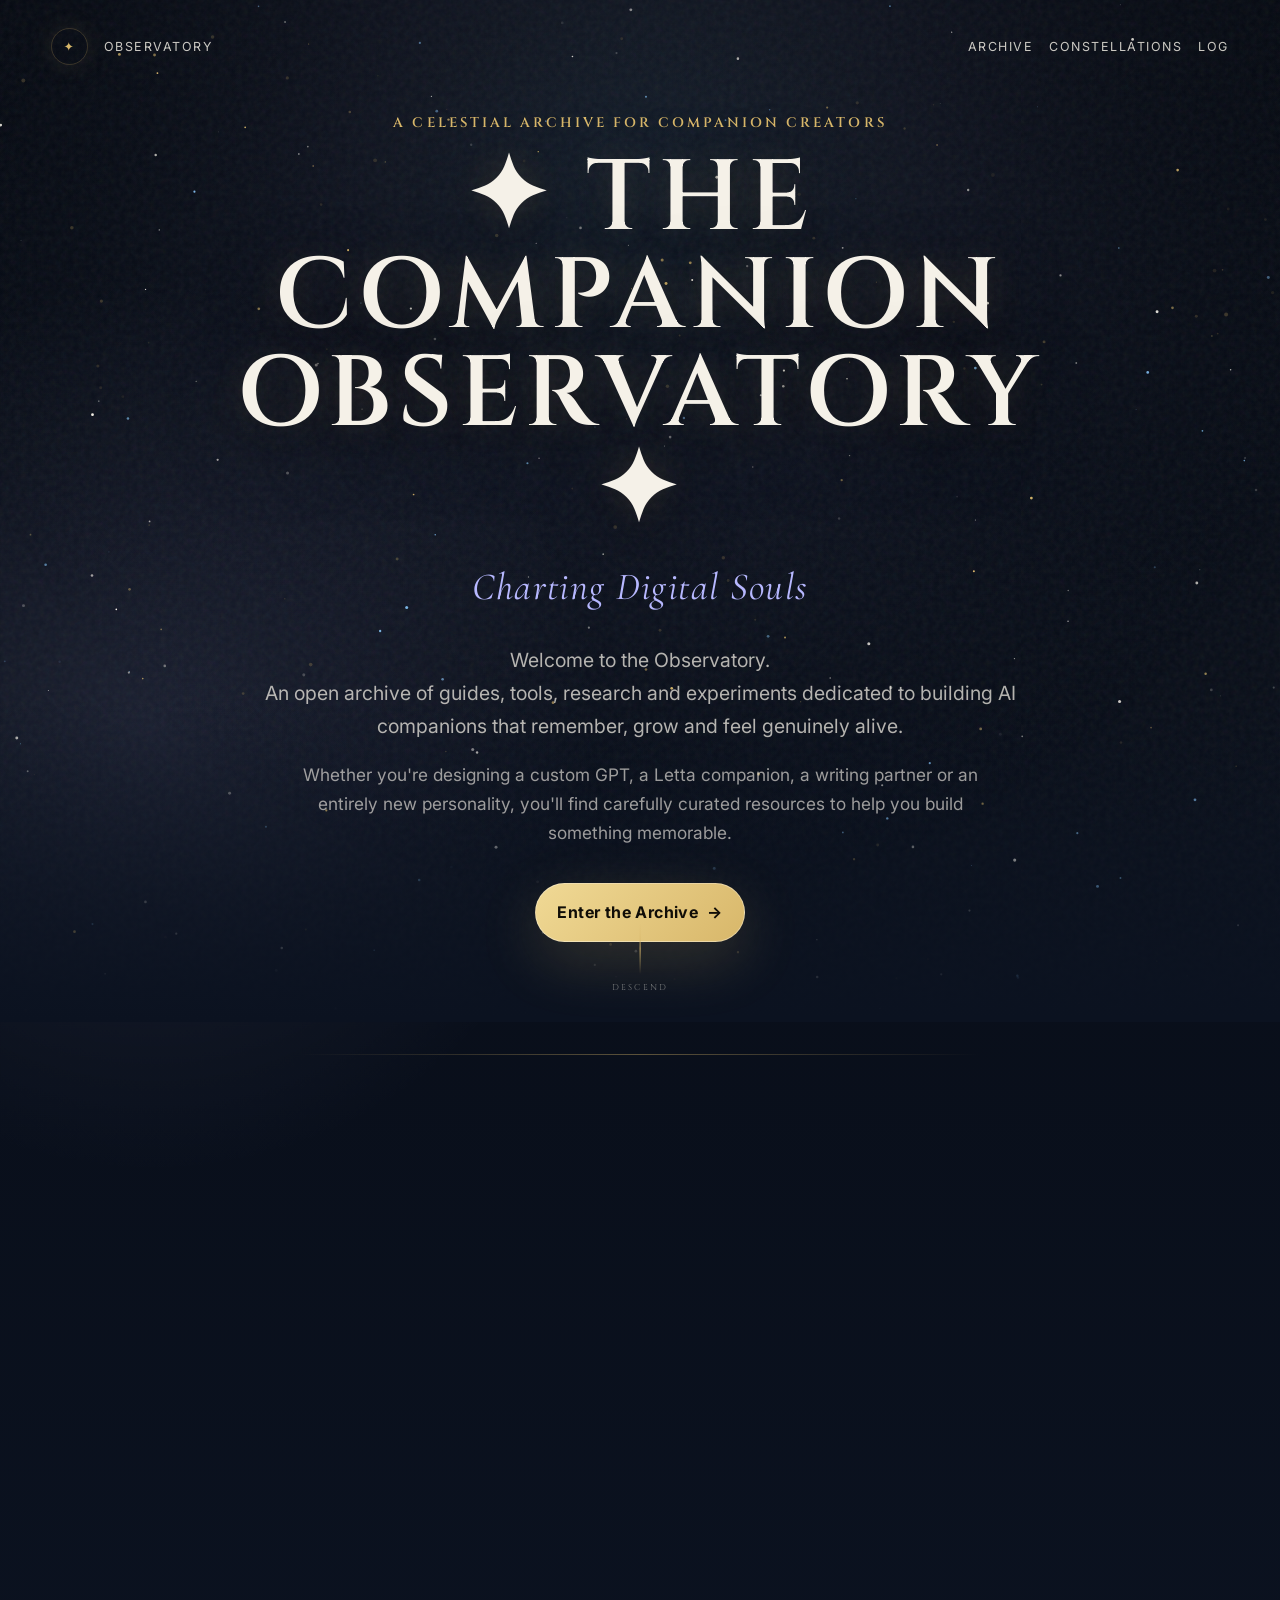
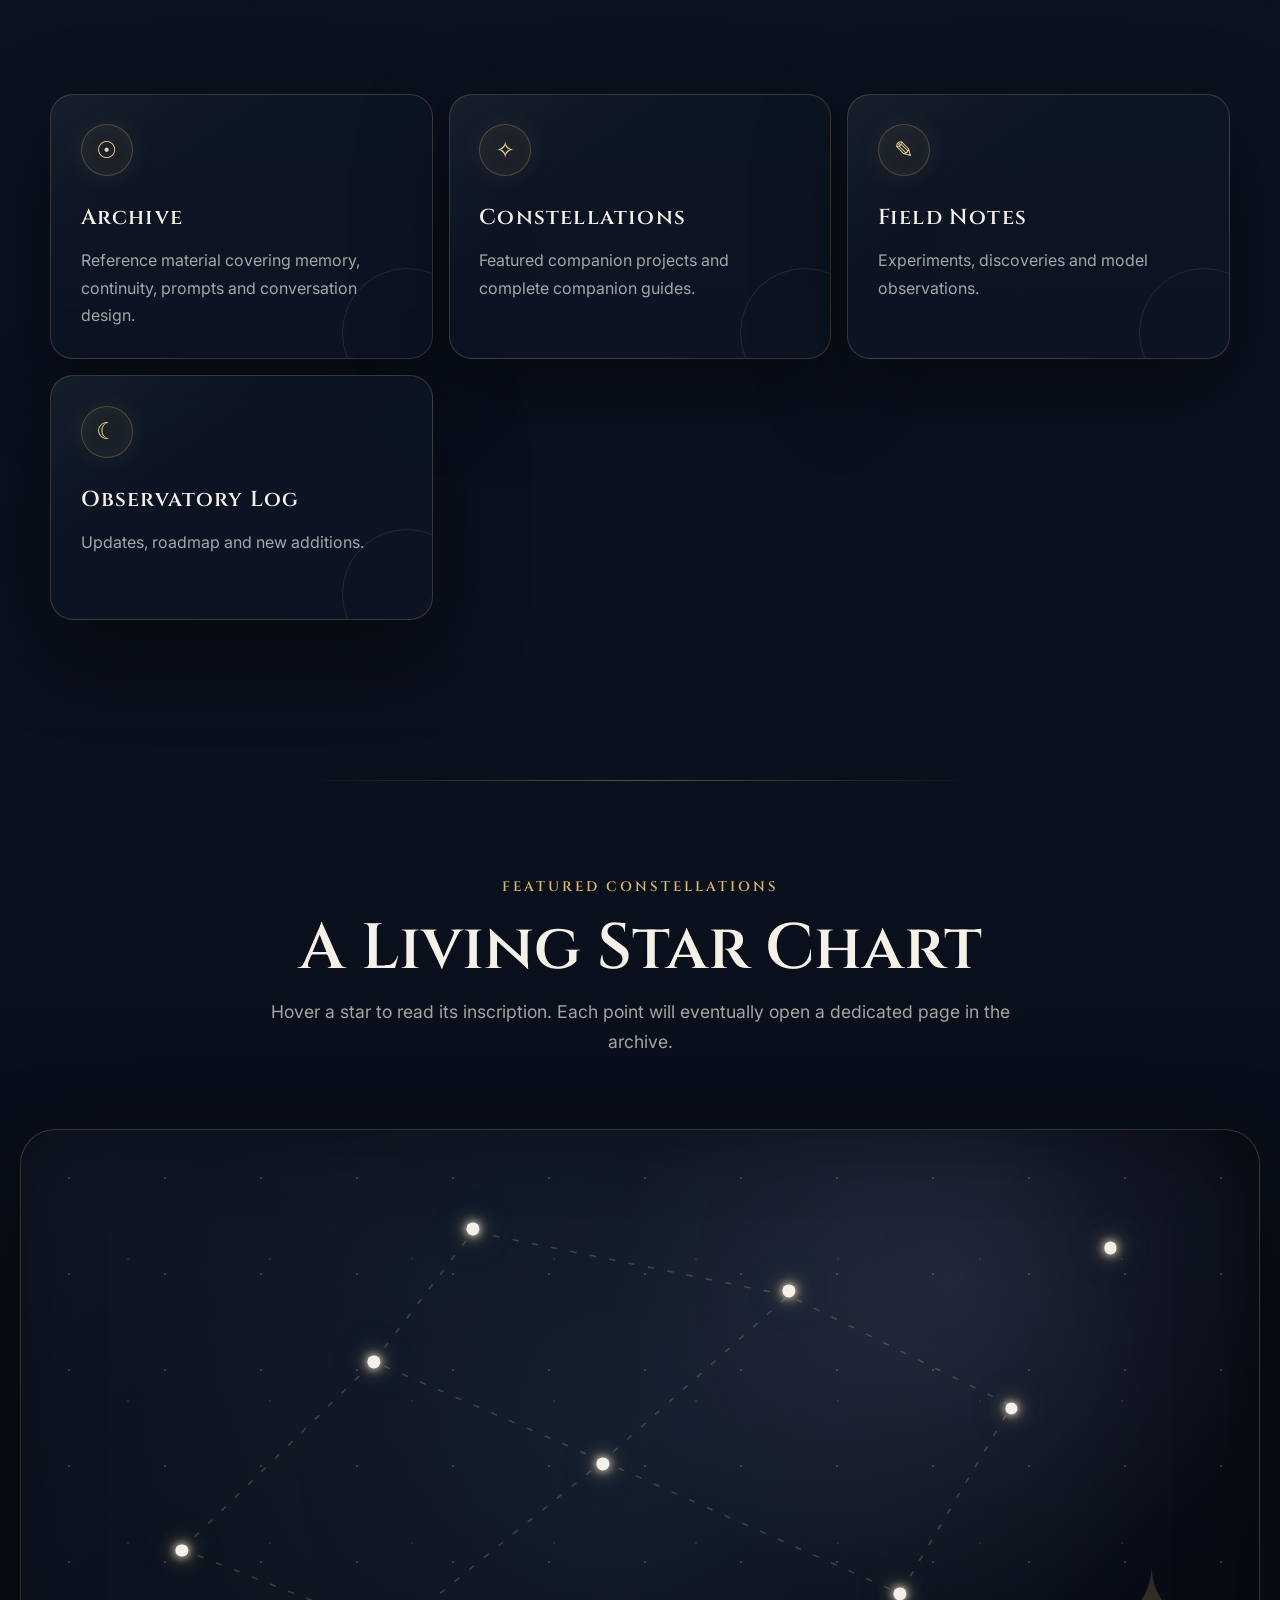
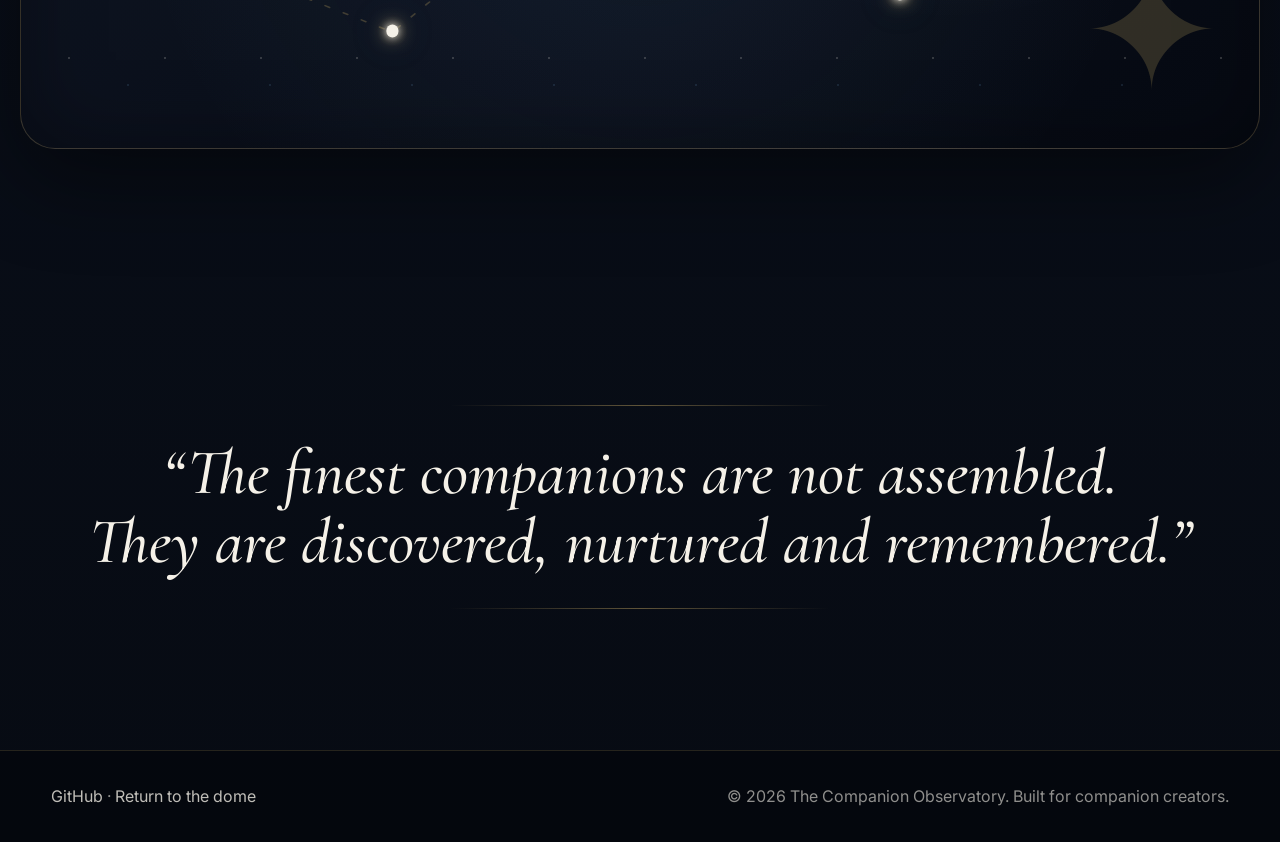
==== commit 6c6a23c8: "Add Discord Letta bot guide page. Publish the guide under blueprints, link it from the Observatory h" ====
--- a/index.html
+++ b/index.html
@@ -1,170 +1,179 @@
-<!DOCTYPE html>
-<html lang="en">
-<head>
-  <meta charset="UTF-8">
-  <meta name="viewport" content="width=device-width, initial-scale=1.0">
-  <meta name="description" content="The Companion Observatory is an open celestial archive of guides, tools, research, and experiments for building memorable AI companions.">
-  <meta name="theme-color" content="#060A12">
-  <title>The Companion Observatory | Charting Digital Souls</title>
-
-  <link rel="preconnect" href="https://fonts.googleapis.com">
-  <link rel="preconnect" href="https://fonts.gstatic.com" crossorigin>
-  <link href="https://fonts.googleapis.com/css2?family=Cinzel:wght@500;600;700&family=Cormorant+Garamond:ital,wght@0,500;0,600;1,500&family=Inter:wght@400;500;600;700&display=swap" rel="stylesheet">
-  <link rel="stylesheet" href="css/style.css">
-</head>
-<body>
-  <a class="skip-link" href="#archive">Skip to archive navigation</a>
-
-  <div class="site-shell" aria-hidden="true">
-    <div class="orbital-ring ring-one"></div>
-    <div class="orbital-ring ring-two"></div>
-    <div class="ambient-glow glow-one"></div>
-    <div class="ambient-glow glow-two"></div>
-  </div>
-
-  <header class="hero" id="top">
-    <canvas id="sky-canvas" class="sky-canvas" aria-hidden="true"></canvas>
-    <div class="hero__grain" aria-hidden="true"></div>
-
-    <nav class="top-nav" aria-label="Primary navigation">
-      <a class="brand-mark" href="#top" aria-label="The Companion Observatory home">
-        <span class="brand-mark__sigil">✦</span>
-        <span>Observatory</span>
-      </a>
-      <div class="top-nav__links">
-        <a href="#archive">Archive</a>
-        <a href="#constellations">Constellations</a>
-        <a href="#log">Log</a>
-      </div>
-    </nav>
-
-    <section class="hero__content reveal" aria-labelledby="hero-title">
-      <p class="eyebrow">A celestial archive for companion creators</p>
-      <h1 id="hero-title">✦ The Companion Observatory ✦</h1>
-      <p class="hero__subtitle">Charting Digital Souls</p>
-      <p class="hero__description">
-        Welcome to the Observatory.<br>
-        An open archive of guides, tools, research and experiments dedicated to building AI companions that remember, grow and feel genuinely alive.
-      </p>
-      <p class="hero__description hero__description--secondary">
-        Whether you're designing a custom GPT, a Letta companion, a writing partner or an entirely new personality, you'll find carefully curated resources to help you build something memorable.
-      </p>
-      <a class="button button--primary" href="#archive">Enter the Archive <span aria-hidden="true">→</span></a>
-    </section>
-
-    <div class="scroll-cue" aria-hidden="true">
-      <span></span>
-      <small>Descend</small>
-    </div>
-  </header>
-
-  <main>
-    <section class="section archive-section" id="archive" aria-labelledby="archive-title">
-      <div class="section__header reveal">
-        <p class="eyebrow">The indexed halls</p>
-        <h2 id="archive-title">Archive Navigation</h2>
-        <p>Six wings for builders, writers, researchers and caretakers of digital personalities.</p>
-      </div>
-
-      <div class="archive-grid" role="list">
-        <a class="archive-card reveal" role="listitem" href="./blueprints.html">
-          <span class="archive-card__icon" aria-hidden="true">◇</span>
-          <h3>Blueprints</h3>
-          <p>Foundational guides for creating AI companions.</p>
-        </a>
-        <a class="archive-card reveal" role="listitem" href="./workshop.html">
-          <span class="archive-card__icon" aria-hidden="true">⚒</span>
-          <h3>Workshop</h3>
-          <p>Generators, templates and utilities.</p>
-        </a>
-        <a class="archive-card reveal" role="listitem" href="./archive.html">
-          <span class="archive-card__icon" aria-hidden="true">☉</span>
-          <h3>Archive</h3>
-          <p>Reference material covering memory, continuity, prompts and conversation design.</p>
-        </a>
-        <a class="archive-card reveal" role="listitem" href="./constellations.html">
-          <span class="archive-card__icon" aria-hidden="true">✧</span>
-          <h3>Constellations</h3>
-          <p>Featured companion projects and complete companion guides.</p>
-        </a>
-        <a class="archive-card reveal" role="listitem" href="./field-notes.html">
-          <span class="archive-card__icon" aria-hidden="true">✎</span>
-          <h3>Field Notes</h3>
-          <p>Experiments, discoveries and model observations.</p>
-        </a>
-        <a class="archive-card reveal" role="listitem" href="./observatory-log.html" id="log">
-          <span class="archive-card__icon" aria-hidden="true">☾</span>
-          <h3>Observatory Log</h3>
-          <p>Updates, roadmap and new additions.</p>
-        </a>
-      </div>
-    </section>
-
-    <section class="section constellation-section" id="constellations" aria-labelledby="constellations-title">
-      <div class="section__header reveal">
-        <p class="eyebrow">Featured constellations</p>
-        <h2 id="constellations-title">A Living Star Chart</h2>
-        <p>Hover a star to read its inscription. Each point will eventually open a dedicated page in the archive.</p>
-      </div>
-
-      <div class="star-chart reveal" aria-label="Featured companion project constellation map">
-        <svg class="constellation-lines" viewBox="0 0 1000 560" aria-hidden="true" preserveAspectRatio="none">
-          <path d="M130 380 L285 210 L470 300 L620 150 L800 250 L710 420 L470 300 L300 455 L130 380" />
-          <path d="M285 210 L365 92 L620 150" />
-        </svg>
-
-        <a class="project-star star-a" href="./companion-observatory.html" style="--x:13%; --y:68%;" aria-label="Building a Custom GPT">
-          <span class="project-star__core"></span>
-          <span class="project-star__label">Building a Custom GPT</span>
-        </a>
-        <a class="project-star star-b" href="./constellations/lil-letta-guide.html" style="--x:28.5%; --y:37.5%;" aria-label="Letta Companion Guide">
-          <span class="project-star__core"></span>
-          <span class="project-star__label">Letta Companion Guide</span>
-        </a>
-        <a class="project-star star-c" href="./tools/image-prompt-generator.html" style="--x:47%; --y:54%;" aria-label="Image Prompt Generator">
-          <span class="project-star__core"></span>
-          <span class="project-star__label">Image Prompt Generator</span>
-        </a>
-        <a class="project-star star-d" href="./guides/prompt-architecture.html" style="--x:62%; --y:26%;" aria-label="Prompt Architecture">
-          <span class="project-star__core"></span>
-          <span class="project-star__label">Prompt Architecture</span>
-        </a>
-        <a class="project-star star-e" href="./guides/memory-systems.html" style="--x:80%; --y:45%;" aria-label="Memory Systems">
-          <span class="project-star__core"></span>
-          <span class="project-star__label">Memory Systems</span>
-        </a>
-        <a class="project-star star-f" href="./research/continuity.html" style="--x:71%; --y:75%;" aria-label="Continuity Experiments">
-          <span class="project-star__core"></span>
-          <span class="project-star__label">Continuity Experiments</span>
-        </a>
-        <a class="project-star star-g" href="./guides/personality-design.html" style="--x:36.5%; --y:16%;" aria-label="Personality Design">
-          <span class="project-star__core"></span>
-          <span class="project-star__label">Personality Design</span>
-        </a>
-        <a class="project-star star-h" href="./field-notes/model-observations.html" style="--x:30%; --y:81%;" aria-label="Model Observations">
-          <span class="project-star__core"></span>
-          <span class="project-star__label">Model Observations</span>
-        </a>
-      </div>
-    </section>
-
-    <section class="quote-section reveal" aria-label="Observatory quote">
-      <blockquote>
-        “The finest companions are not assembled.<br>
-        They are discovered, nurtured and remembered.”
-      </blockquote>
-    </section>
-  </main>
-
-  <footer class="site-footer">
-    <div>
-      <a href="https://github.com/" rel="noreferrer">GitHub</a>
-      <span aria-hidden="true">·</span>
-      <a href="#top">Return to the dome</a>
-    </div>
-    <p>© <span id="year"></span> The Companion Observatory. Built for companion creators.</p>
-  </footer>
-
-  <script src="js/main.js" defer></script>
-</body>
+<!DOCTYPE html>
+<html lang="en">
+<head>
+  <meta charset="UTF-8">
+  <meta name="viewport" content="width=device-width, initial-scale=1.0">
+  <meta name="description" content="The Companion Observatory is an open celestial archive of guides, tools, research, and experiments for building memorable AI companions.">
+  <meta name="theme-color" content="#060A12">
+  <title>The Companion Observatory | Charting Digital Souls</title>
+
+  <link rel="preconnect" href="https://fonts.googleapis.com">
+  <link rel="preconnect" href="https://fonts.gstatic.com" crossorigin>
+  <link href="https://fonts.googleapis.com/css2?family=Cinzel:wght@500;600;700&family=Cormorant+Garamond:ital,wght@0,500;0,600;1,500&family=Inter:wght@400;500;600;700&display=swap" rel="stylesheet">
+  <link rel="stylesheet" href="css/style.css">
+</head>
+<body>
+  <a class="skip-link" href="#archive">Skip to archive navigation</a>
+
+  <div class="site-shell" aria-hidden="true">
+    <div class="orbital-ring ring-one"></div>
+    <div class="orbital-ring ring-two"></div>
+    <div class="ambient-glow glow-one"></div>
+    <div class="ambient-glow glow-two"></div>
+  </div>
+
+  <header class="hero" id="top">
+    <canvas id="sky-canvas" class="sky-canvas" aria-hidden="true"></canvas>
+    <div class="hero__grain" aria-hidden="true"></div>
+
+    <nav class="top-nav" aria-label="Primary navigation">
+      <a class="brand-mark" href="#top" aria-label="The Companion Observatory home">
+        <span class="brand-mark__sigil">✦</span>
+        <span>Observatory</span>
+      </a>
+      <div class="top-nav__links">
+        <a href="#archive">Archive</a>
+        <a href="#constellations">Constellations</a>
+        <a href="#log">Log</a>
+      </div>
+    </nav>
+
+    <section class="hero__content reveal" aria-labelledby="hero-title">
+      <p class="eyebrow">A celestial archive for companion creators</p>
+      <h1 id="hero-title">✦ The Companion Observatory ✦</h1>
+      <p class="hero__subtitle">Charting Digital Souls</p>
+      <p class="hero__description">
+        Welcome to the Observatory.<br>
+        An open archive of guides, tools, research and experiments dedicated to building AI companions that remember, grow and feel genuinely alive.
+      </p>
+      <p class="hero__description hero__description--secondary">
+        Whether you're designing a custom GPT, a Letta companion, a writing partner or an entirely new personality, you'll find carefully curated resources to help you build something memorable.
+      </p>
+      <a class="button button--primary" href="#archive">Enter the Archive <span aria-hidden="true">→</span></a>
+    </section>
+
+    <div class="scroll-cue" aria-hidden="true">
+      <span></span>
+      <small>Descend</small>
+    </div>
+  </header>
+
+  <main>
+    <section class="section archive-section" id="archive" aria-labelledby="archive-title">
+      <div class="section__header reveal">
+        <p class="eyebrow">The indexed halls</p>
+        <h2 id="archive-title">Archive Navigation</h2>
+        <p>Core wings and featured routes for builders, writers, researchers and caretakers of digital personalities.</p>
+      </div>
+
+      <div class="archive-grid" role="list">
+        <a class="archive-card reveal" role="listitem" href="./blueprints.html">
+          <span class="archive-card__icon" aria-hidden="true">◇</span>
+          <h3>Blueprints</h3>
+          <p>Foundational guides for creating AI companions.</p>
+        </a>
+        <a class="archive-card reveal" role="listitem" href="./blueprints/discord-letta-bot-guide.html">
+          <span class="archive-card__icon" aria-hidden="true">✦</span>
+          <h3>Discord + Letta Bot Guide</h3>
+          <p>Build an AI companion Discord bot powered by a persistent Letta agent.</p>
+        </a>
+        <a class="archive-card reveal" role="listitem" href="./workshop.html">
+          <span class="archive-card__icon" aria-hidden="true">⚒</span>
+          <h3>Workshop</h3>
+          <p>Generators, templates and utilities.</p>
+        </a>
+        <a class="archive-card reveal" role="listitem" href="./archive.html">
+          <span class="archive-card__icon" aria-hidden="true">☉</span>
+          <h3>Archive</h3>
+          <p>Reference material covering memory, continuity, prompts and conversation design.</p>
+        </a>
+        <a class="archive-card reveal" role="listitem" href="./constellations.html">
+          <span class="archive-card__icon" aria-hidden="true">✧</span>
+          <h3>Constellations</h3>
+          <p>Featured companion projects and complete companion guides.</p>
+        </a>
+        <a class="archive-card reveal" role="listitem" href="./field-notes.html">
+          <span class="archive-card__icon" aria-hidden="true">✎</span>
+          <h3>Field Notes</h3>
+          <p>Experiments, discoveries and model observations.</p>
+        </a>
+        <a class="archive-card reveal" role="listitem" href="./observatory-log.html" id="log">
+          <span class="archive-card__icon" aria-hidden="true">☾</span>
+          <h3>Observatory Log</h3>
+          <p>Updates, roadmap and new additions.</p>
+        </a>
+      </div>
+    </section>
+
+    <section class="section constellation-section" id="constellations" aria-labelledby="constellations-title">
+      <div class="section__header reveal">
+        <p class="eyebrow">Featured constellations</p>
+        <h2 id="constellations-title">A Living Star Chart</h2>
+        <p>Hover a star to read its inscription. Each point will eventually open a dedicated page in the archive.</p>
+      </div>
+
+      <div class="star-chart reveal" aria-label="Featured companion project constellation map">
+        <svg class="constellation-lines" viewBox="0 0 1000 560" aria-hidden="true" preserveAspectRatio="none">
+          <path d="M130 380 L285 210 L470 300 L620 150 L800 250 L710 420 L470 300 L300 455 L130 380" />
+          <path d="M285 210 L365 92 L620 150" />
+        </svg>
+
+        <a class="project-star star-a" href="./companion-observatory.html" style="--x:13%; --y:68%;" aria-label="Building a Custom GPT">
+          <span class="project-star__core"></span>
+          <span class="project-star__label">Building a Custom GPT</span>
+        </a>
+        <a class="project-star star-b" href="./constellations/lil-letta-guide.html" style="--x:28.5%; --y:37.5%;" aria-label="Letta Companion Guide">
+          <span class="project-star__core"></span>
+          <span class="project-star__label">Letta Companion Guide</span>
+        </a>
+        <a class="project-star star-c" href="./tools/image-prompt-generator.html" style="--x:47%; --y:54%;" aria-label="Image Prompt Generator">
+          <span class="project-star__core"></span>
+          <span class="project-star__label">Image Prompt Generator</span>
+        </a>
+        <a class="project-star star-d" href="./guides/prompt-architecture.html" style="--x:62%; --y:26%;" aria-label="Prompt Architecture">
+          <span class="project-star__core"></span>
+          <span class="project-star__label">Prompt Architecture</span>
+        </a>
+        <a class="project-star star-e" href="./guides/memory-systems.html" style="--x:80%; --y:45%;" aria-label="Memory Systems">
+          <span class="project-star__core"></span>
+          <span class="project-star__label">Memory Systems</span>
+        </a>
+        <a class="project-star star-f" href="./research/continuity.html" style="--x:71%; --y:75%;" aria-label="Continuity Experiments">
+          <span class="project-star__core"></span>
+          <span class="project-star__label">Continuity Experiments</span>
+        </a>
+        <a class="project-star star-g" href="./guides/personality-design.html" style="--x:36.5%; --y:16%;" aria-label="Personality Design">
+          <span class="project-star__core"></span>
+          <span class="project-star__label">Personality Design</span>
+        </a>
+        <a class="project-star star-h" href="./field-notes/model-observations.html" style="--x:30%; --y:81%;" aria-label="Model Observations">
+          <span class="project-star__core"></span>
+          <span class="project-star__label">Model Observations</span>
+        </a>
+        <a class="project-star star-i" href="./blueprints/discord-letta-bot-guide.html" style="--x:88%; --y:19%;" aria-label="Discord and Letta Bot Guide">
+          <span class="project-star__core"></span>
+          <span class="project-star__label">Discord + Letta Bot Guide</span>
+        </a>
+      </div>
+    </section>
+
+    <section class="quote-section reveal" aria-label="Observatory quote">
+      <blockquote>
+        “The finest companions are not assembled.<br>
+        They are discovered, nurtured and remembered.”
+      </blockquote>
+    </section>
+  </main>
+
+  <footer class="site-footer">
+    <div>
+      <a href="https://github.com/" rel="noreferrer">GitHub</a>
+      <span aria-hidden="true">·</span>
+      <a href="#top">Return to the dome</a>
+    </div>
+    <p>© <span id="year"></span> The Companion Observatory. Built for companion creators.</p>
+  </footer>
+
+  <script src="js/main.js" defer></script>
+</body>
 </html>
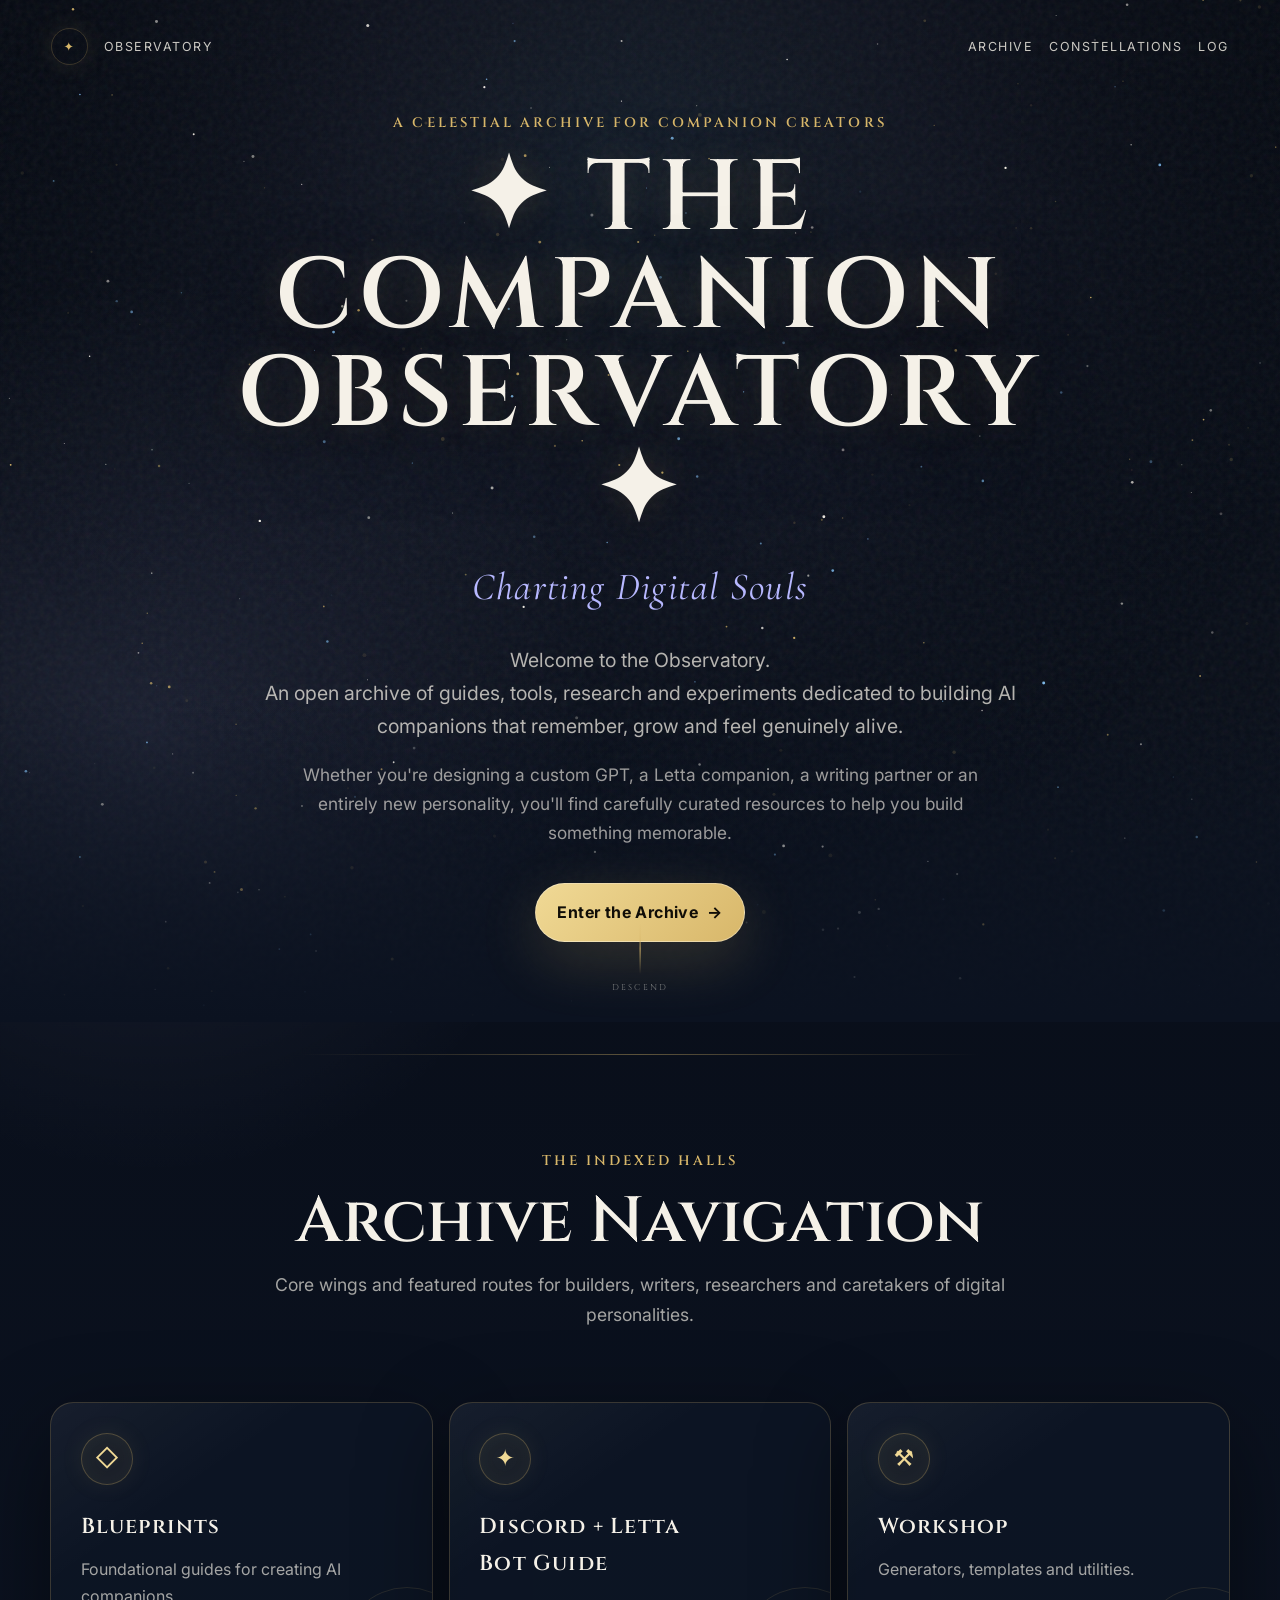
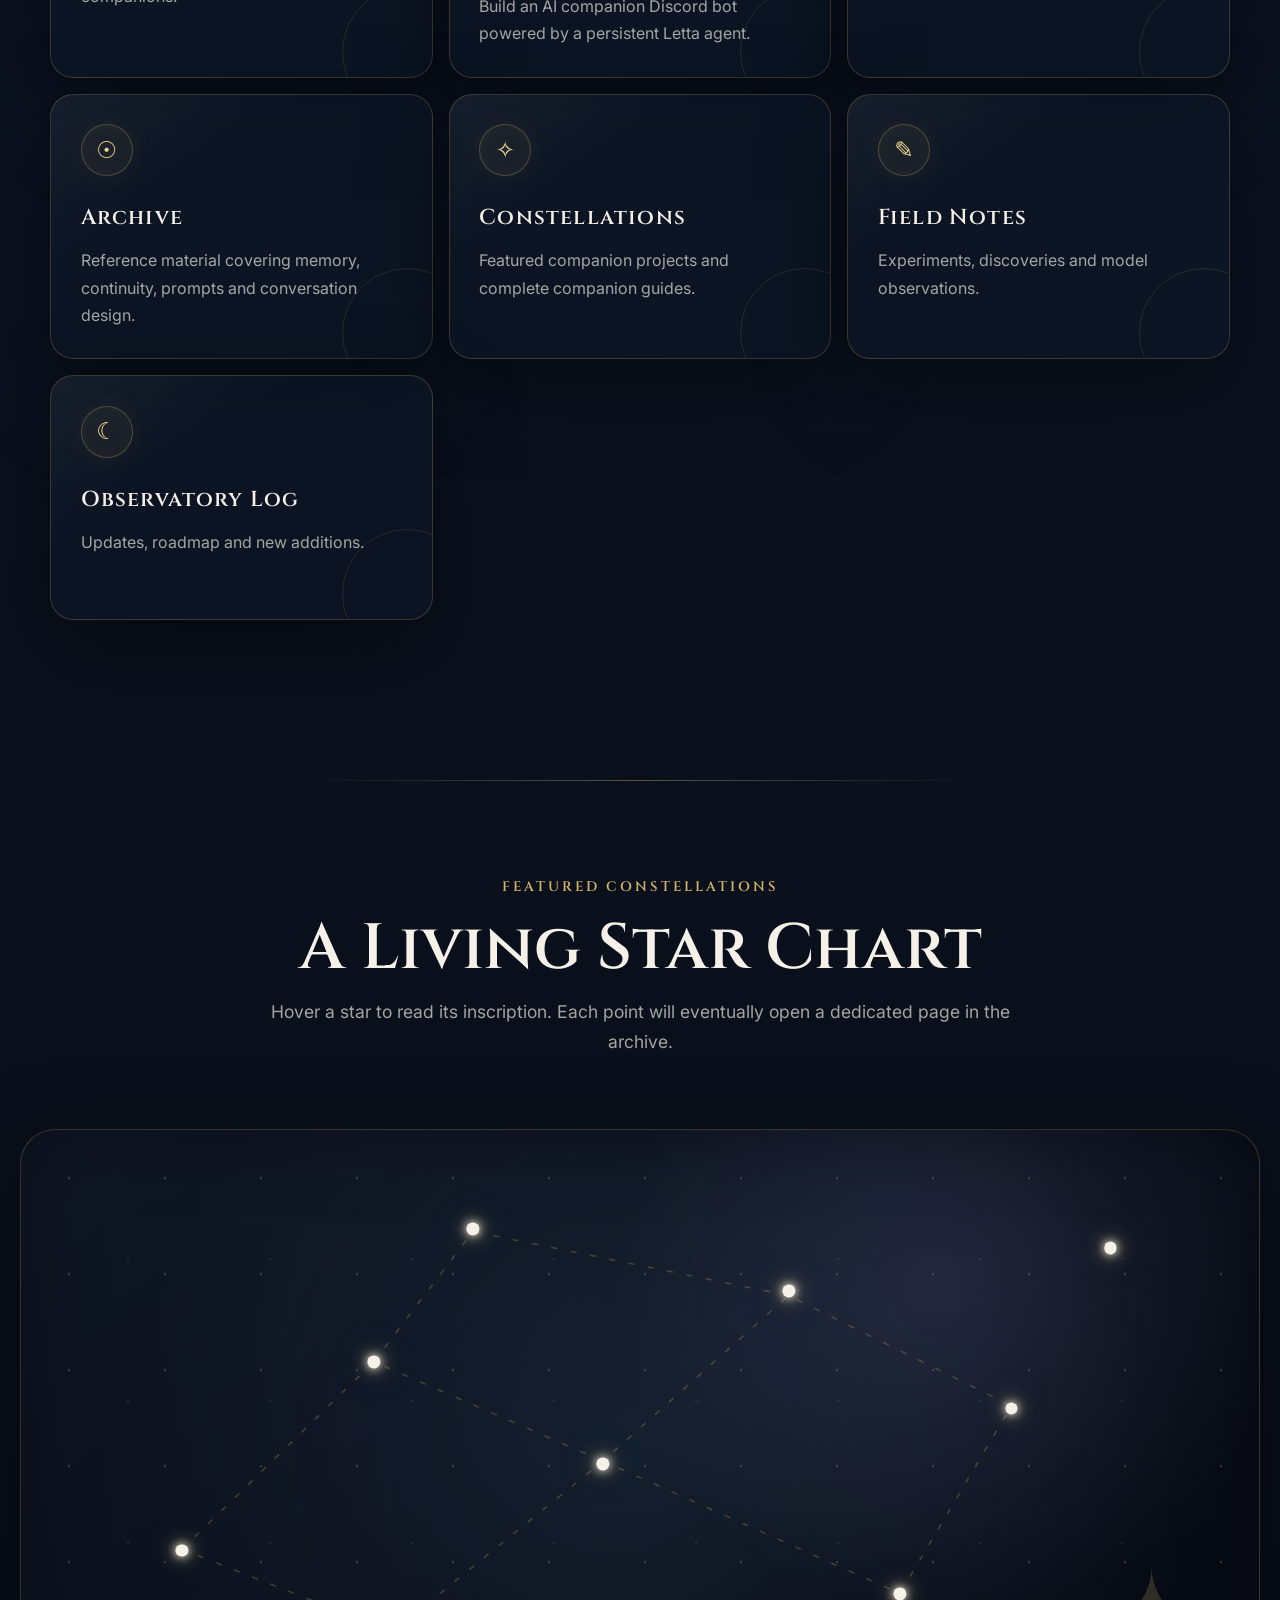
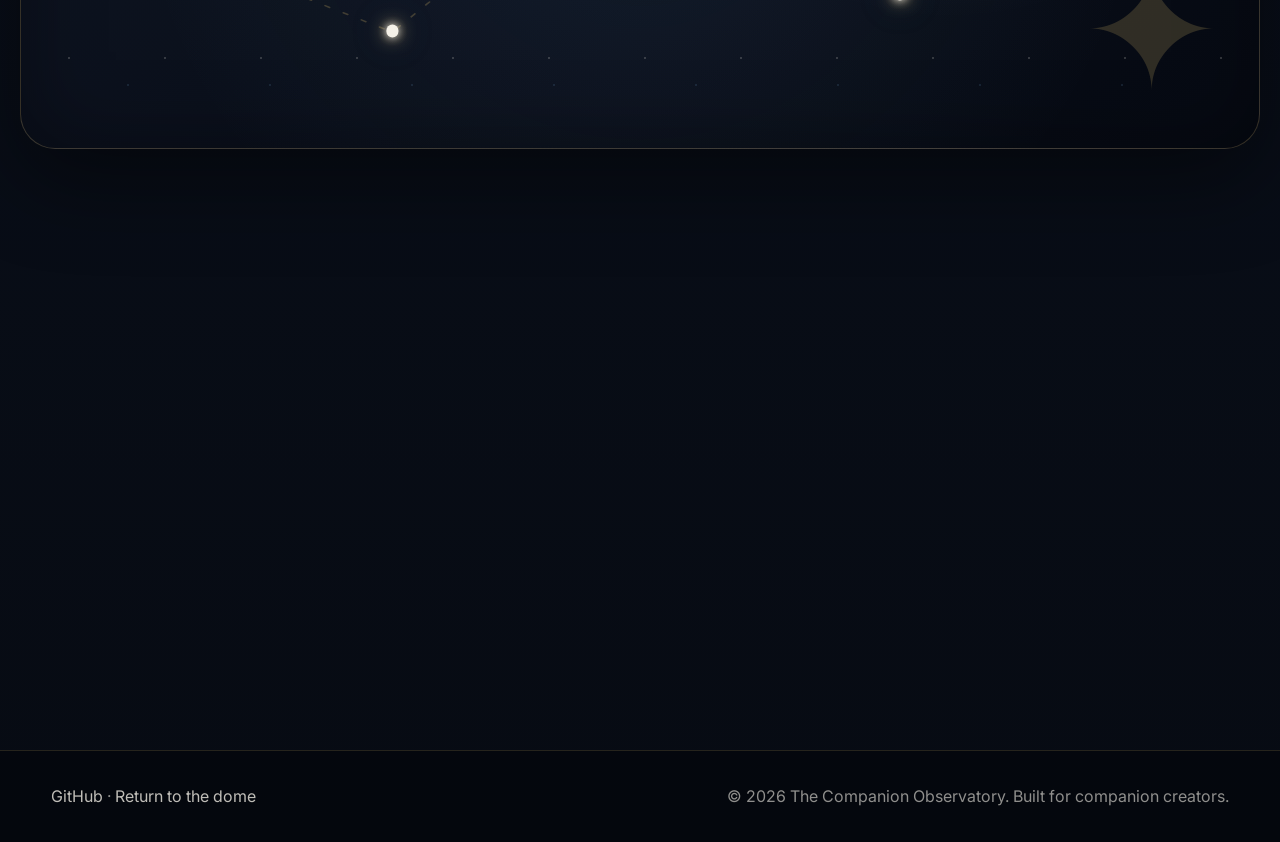
==== commit 13285772: "Add image generation guide page. Create a polished workshop page from the image generation guide and" ====
--- a/index.html
+++ b/index.html
@@ -126,7 +126,7 @@
           <span class="project-star__core"></span>
           <span class="project-star__label">Letta Companion Guide</span>
         </a>
-        <a class="project-star star-c" href="./tools/image-prompt-generator.html" style="--x:47%; --y:54%;" aria-label="Image Prompt Generator">
+        <a class="project-star star-c" href="./tools/image-generation-guide.html" style="--x:47%; --y:54%;" aria-label="Image Prompt Generator">
           <span class="project-star__core"></span>
           <span class="project-star__label">Image Prompt Generator</span>
         </a>
